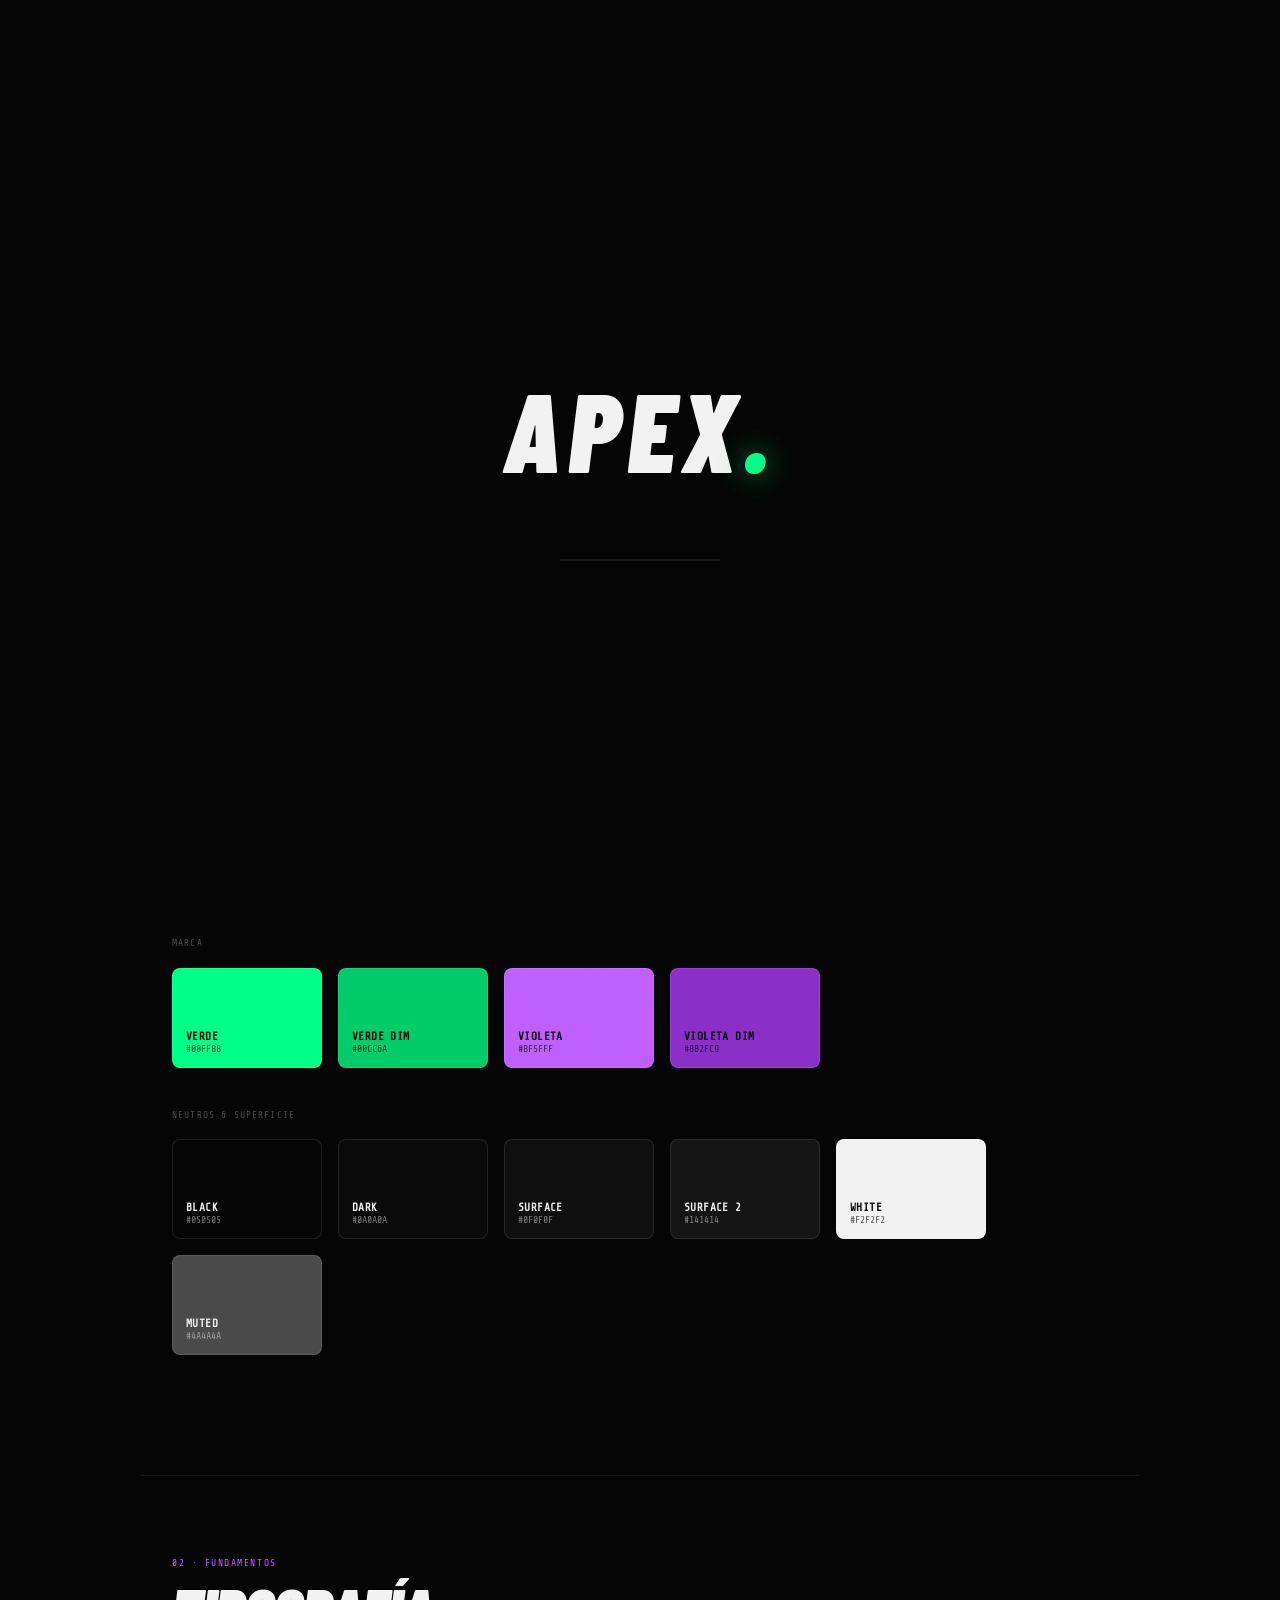
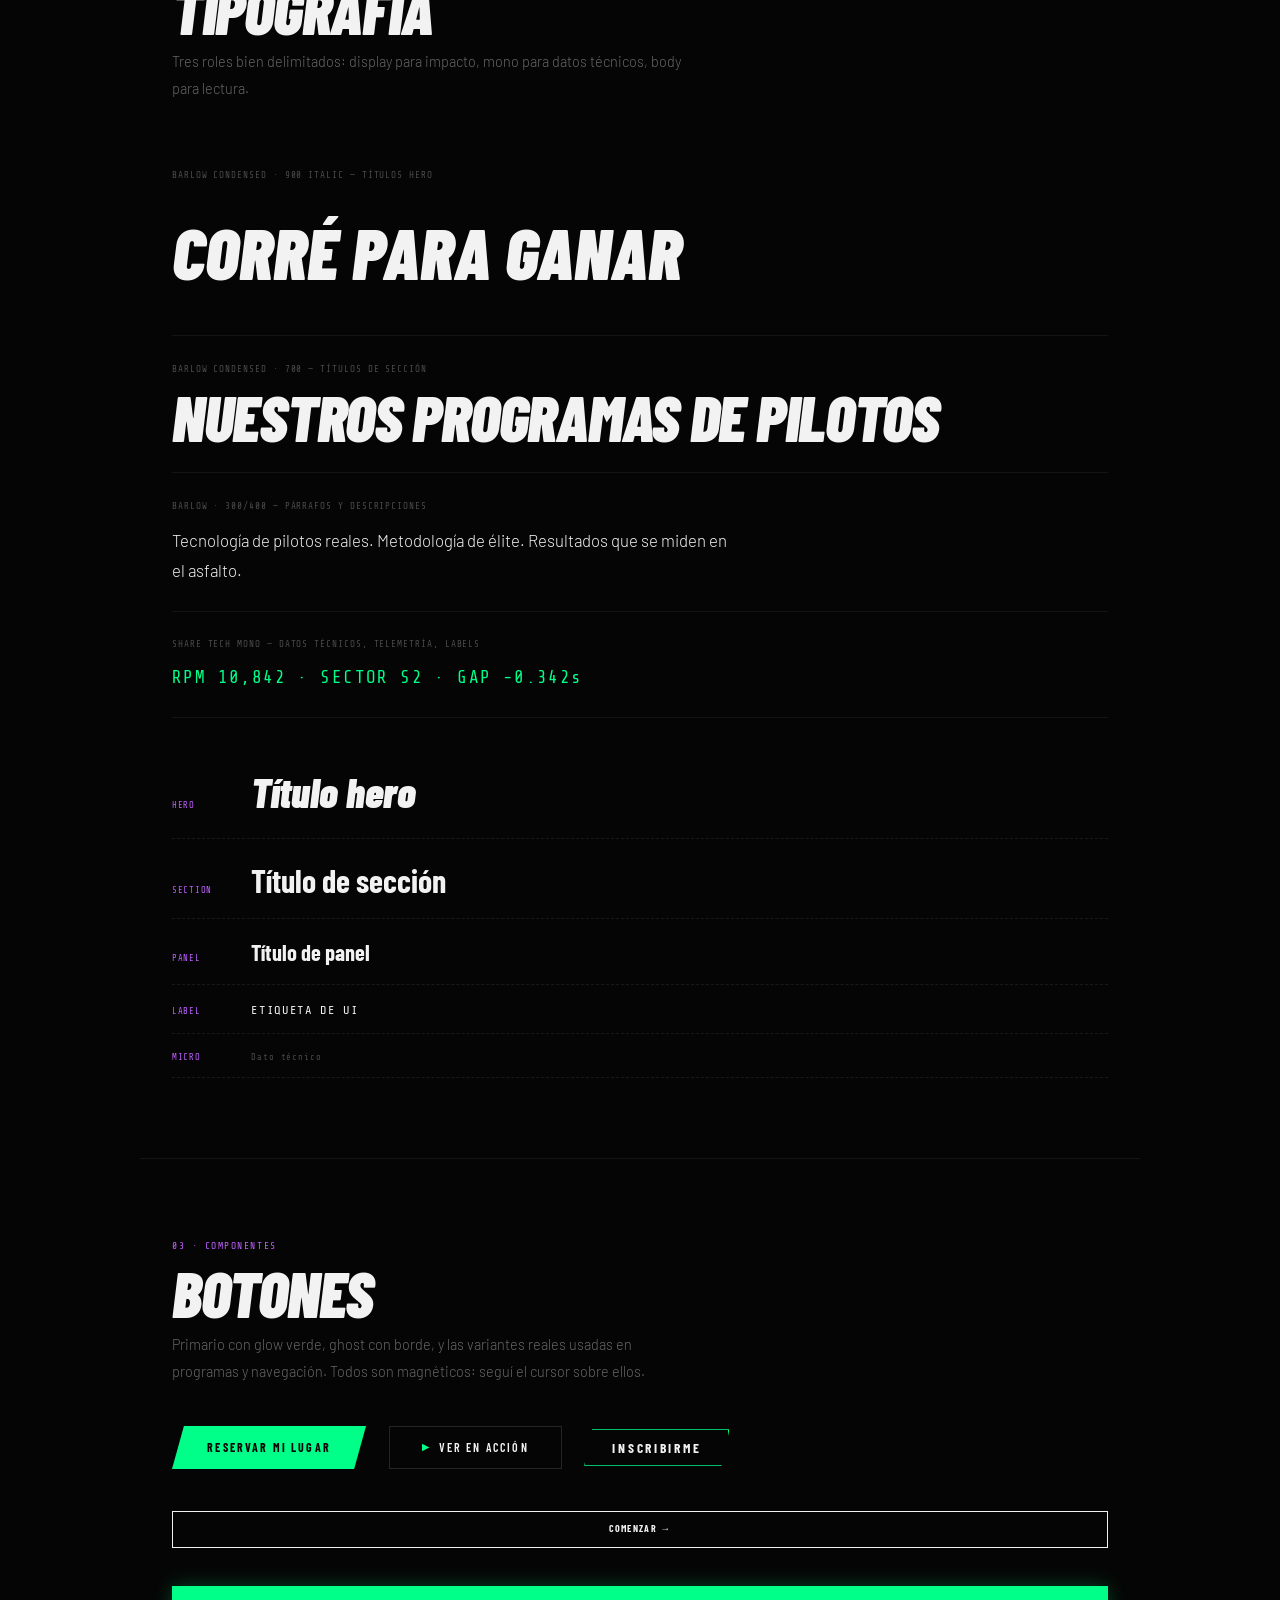
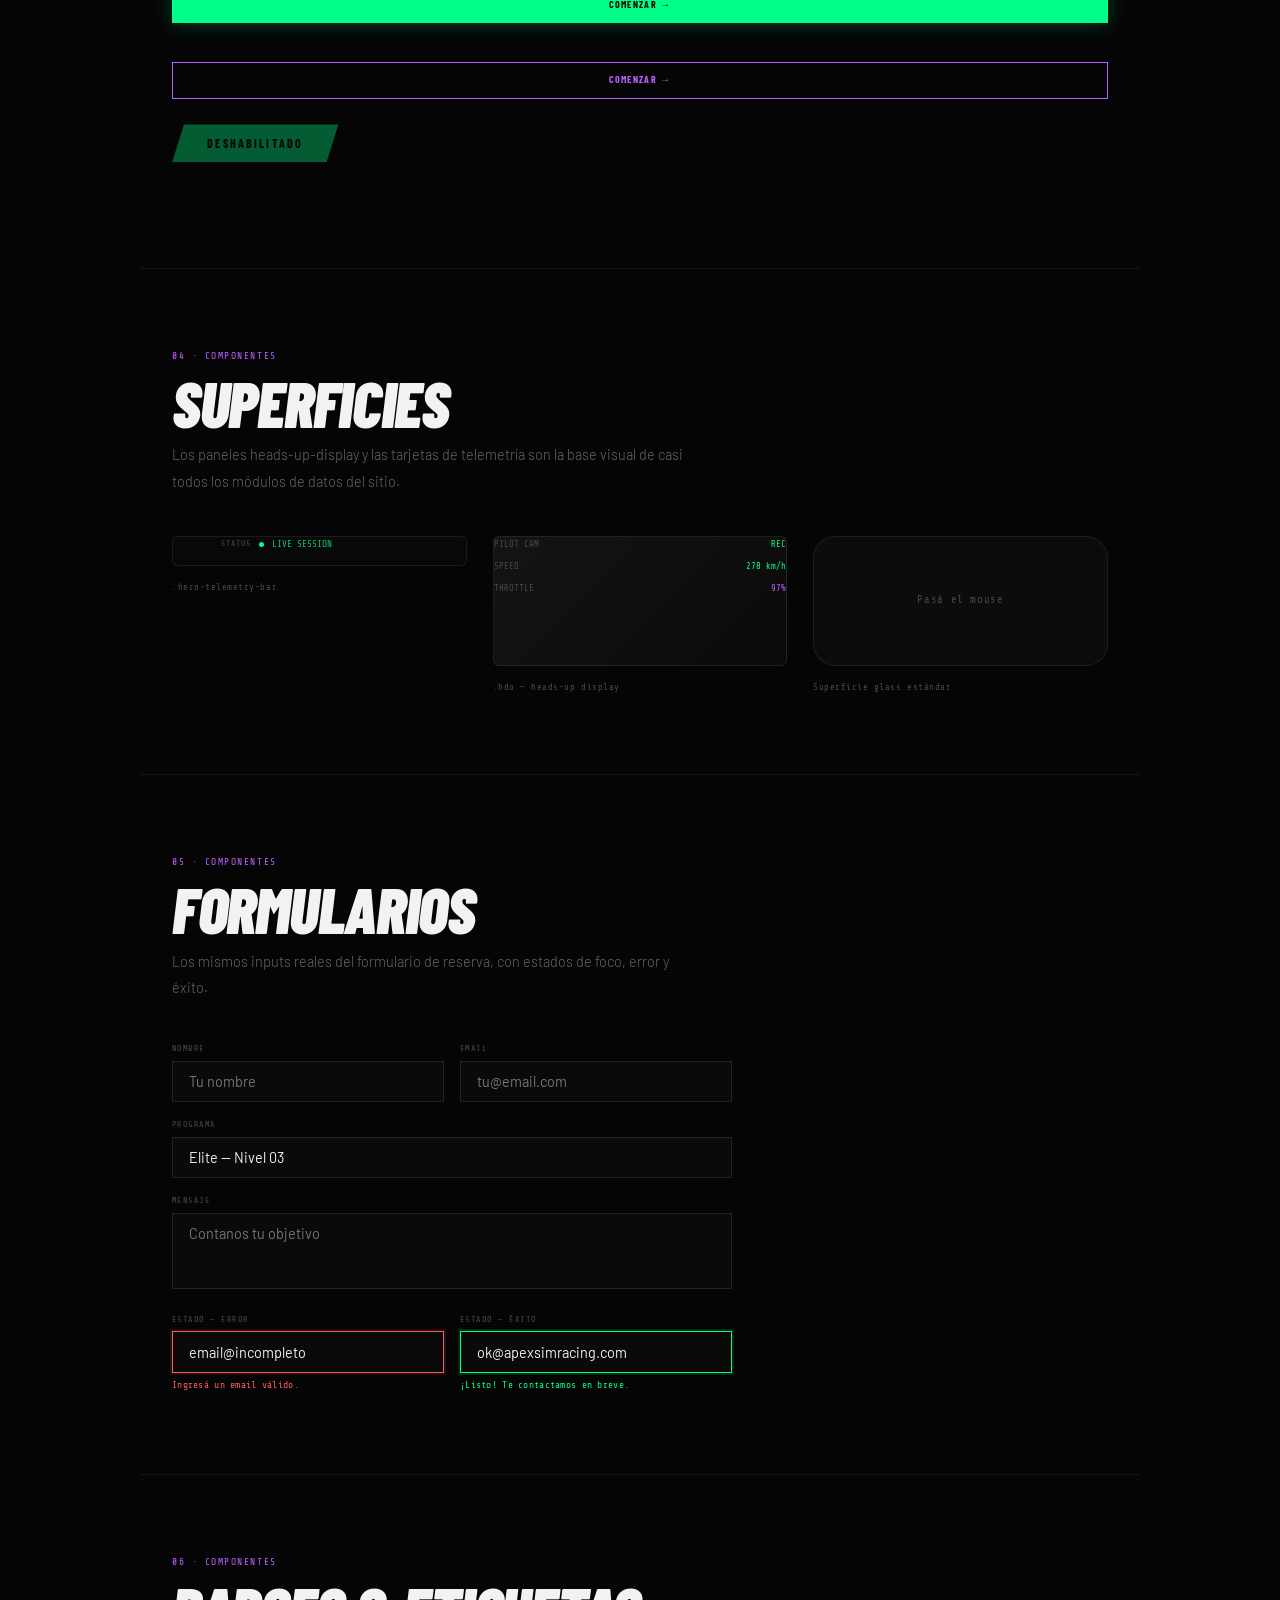
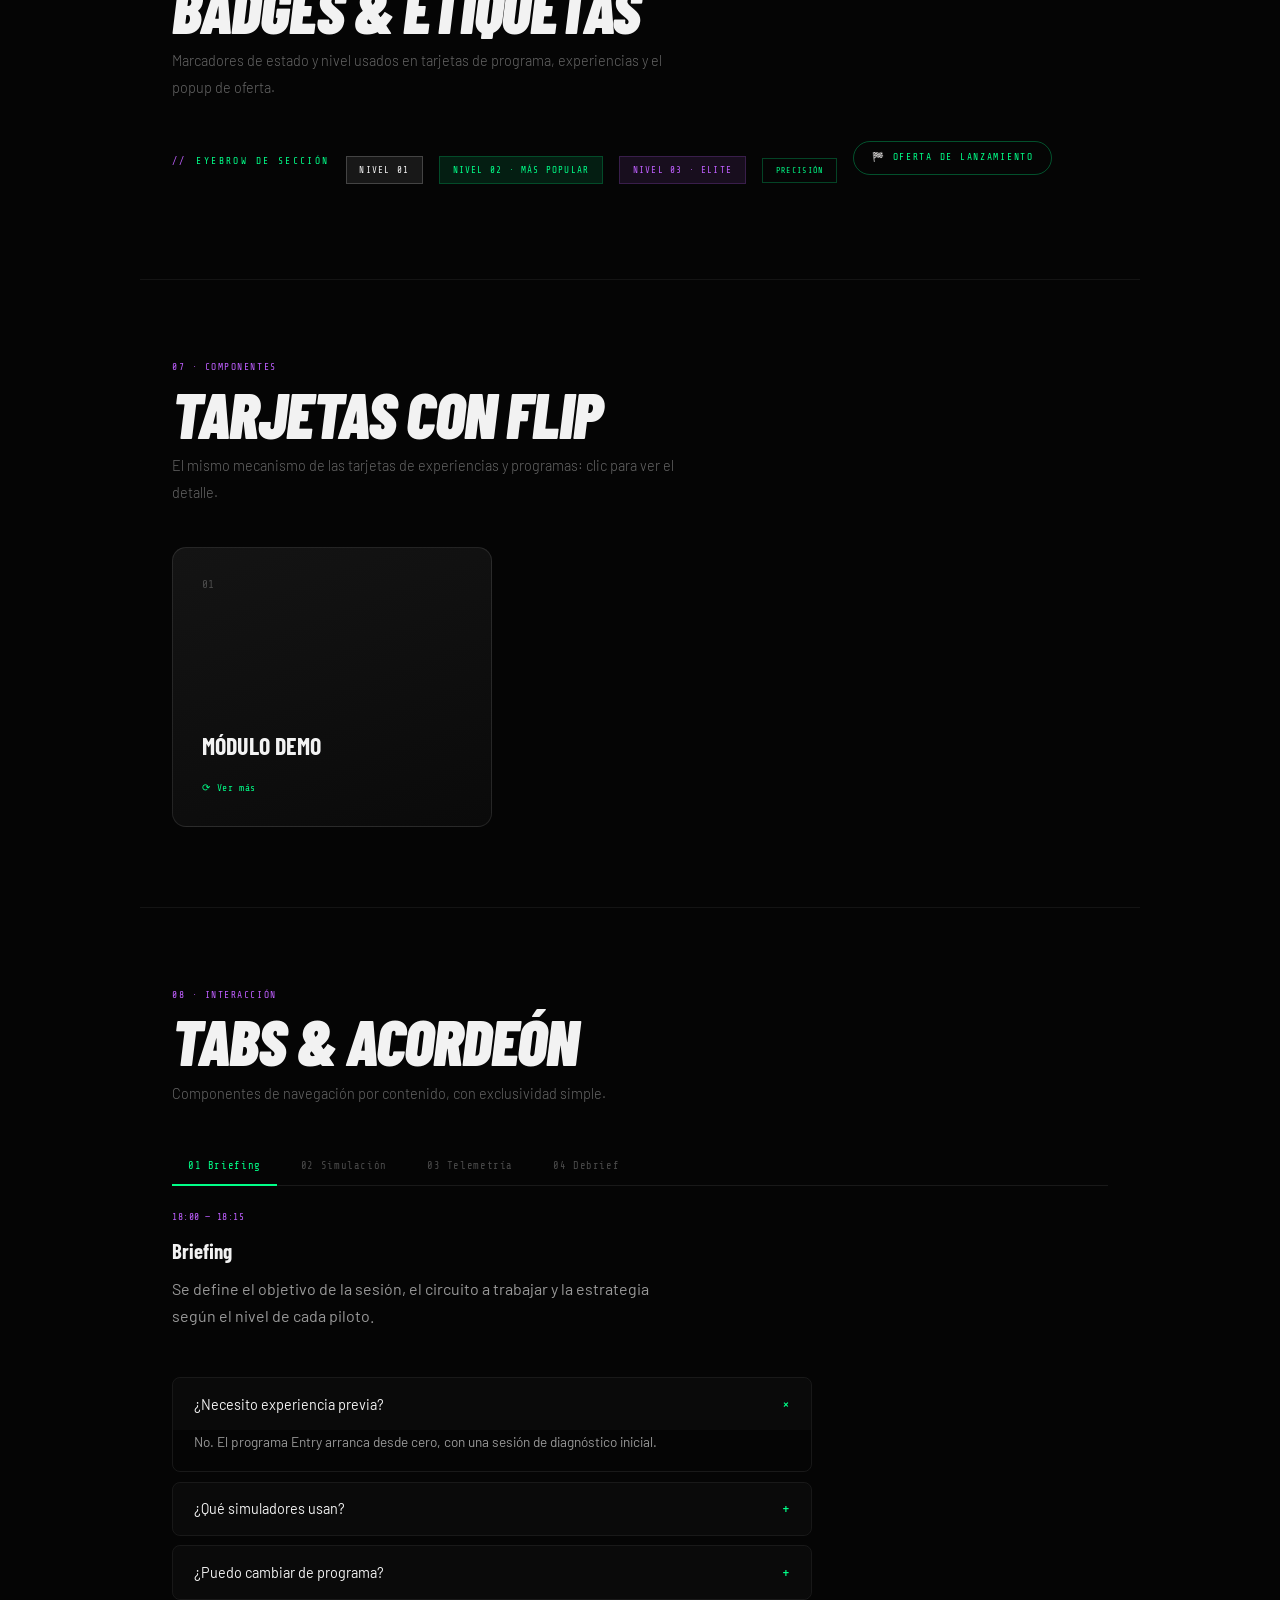
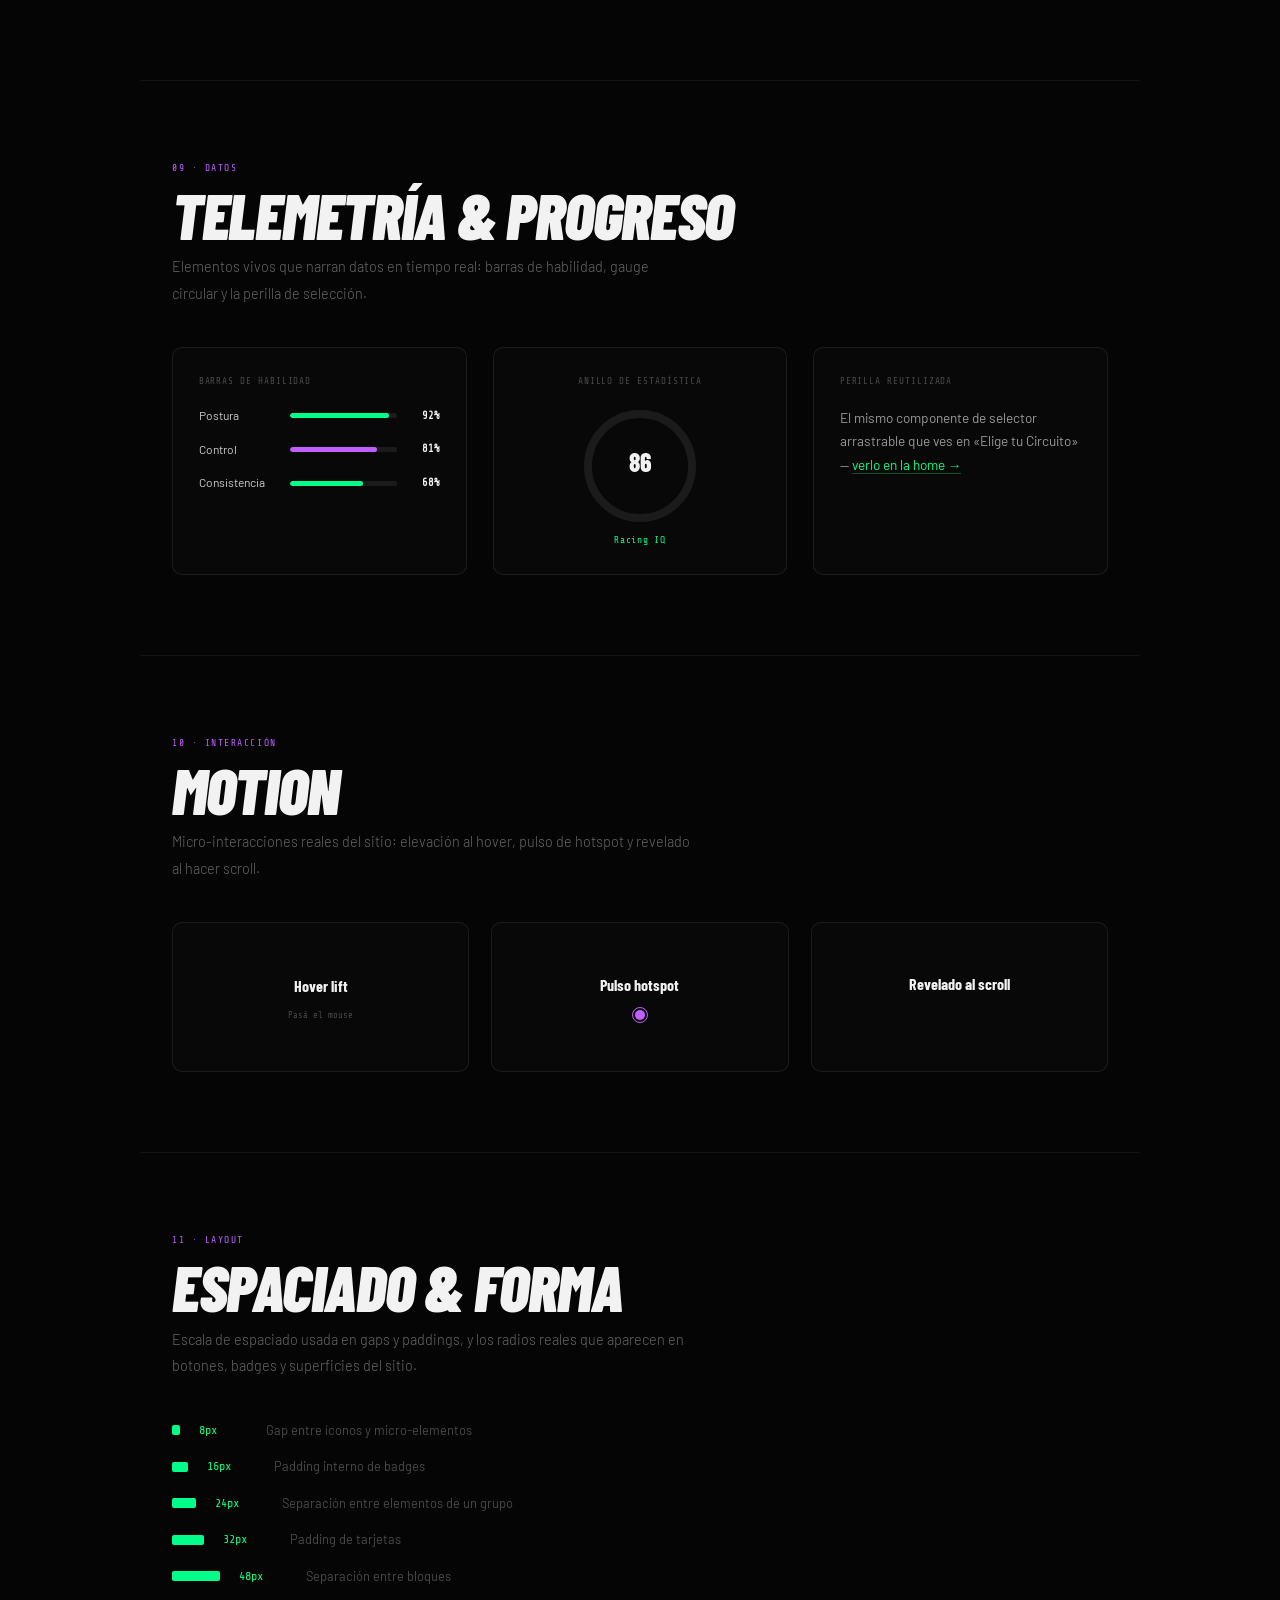
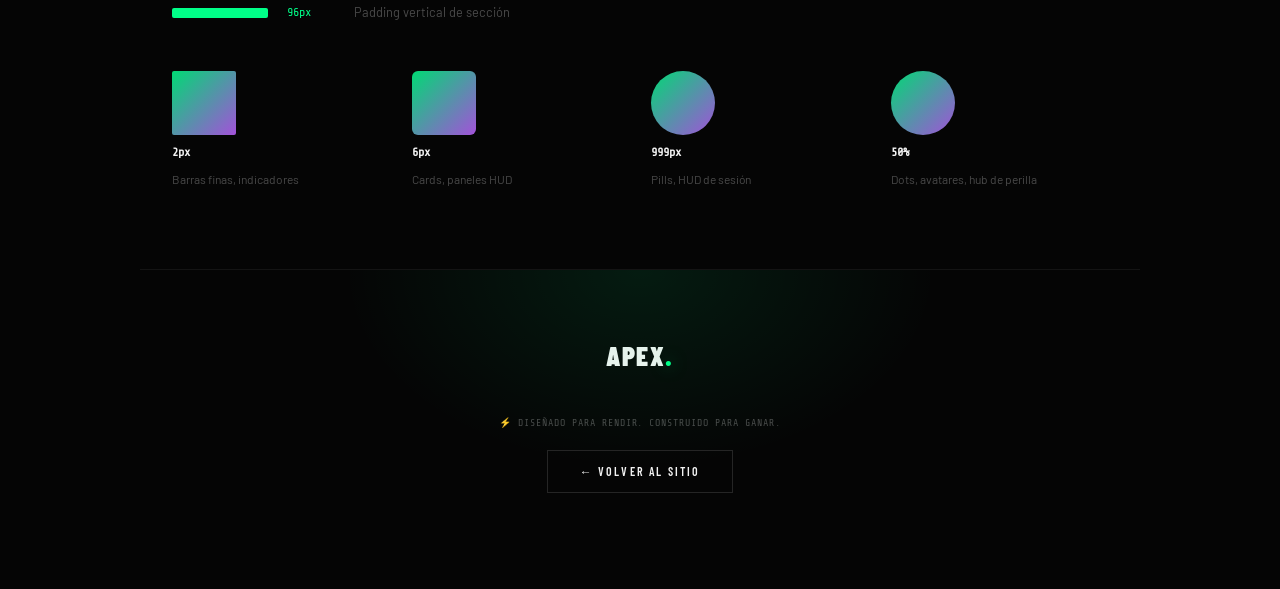
==== biblioteca.html @ b2d66593 "Update biblioteca.html" ====
<!DOCTYPE html>
<html lang="es">
<head>
<meta charset="UTF-8">
<meta name="viewport" content="width=device-width, initial-scale=1.0">
<title>Biblioteca de Diseño — APEX Sim Racing</title>
<link rel="preconnect" href="https://fonts.googleapis.com">
<link rel="preconnect" href="https://fonts.gstatic.com" crossorigin>
<link href="https://fonts.googleapis.com/css2?family=Barlow+Condensed:ital,wght@0,300;0,400;0,600;0,700;0,800;0,900;1,700;1,900&family=Barlow:wght@300;400;500&family=Share+Tech+Mono&display=swap" rel="stylesheet">
<link rel="stylesheet" href="style.css">
<link rel="stylesheet" href="biblioteca.css">
</head>
<body class="no-scroll bib-page">

<!-- LOADER -->
<div id="loader">
  <div class="loader-logo">APEX<span class="loader-dot">.</span></div>
  <div class="loader-bar-wrap" aria-hidden="true"><div class="loader-bar"></div></div>
</div>

<!-- CURSOR -->
<div id="cursor" aria-hidden="true"></div>
<div id="cursor-ring" aria-hidden="true"></div>

<!-- SCANLINES -->
<div class="scanlines" aria-hidden="true"></div>
<div class="grain" aria-hidden="true"></div>

<!-- NAV -->
<nav>
  <div class="nav-logo">APEX<span class="dot">.</span></div>
  <ul class="nav-links" id="bib-nav-links">
    <li><a href="#paleta">01 Paleta</a></li>
    <li><a href="#tipografia">02 Tipografía</a></li>
    <li><a href="#botones">03 Botones</a></li>
    <li><a href="#superficies">04 Superficies</a></li>
    <li><a href="#formularios">05 Formularios</a></li>
    <li><a href="#badges">06 Badges</a></li>
    <li><a href="#tarjetas">07 Tarjetas</a></li>
    <li><a href="#interaccion">08 Tabs &amp; Acordeón</a></li>
    <li><a href="#telemetria">09 Telemetría</a></li>
    <li><a href="#motion">10 Motion</a></li>
    <li><a href="#espaciado">11 Espaciado &amp; Forma</a></li>
  </ul>
  <button class="nav-toggle" id="bib-nav-toggle" aria-label="Abrir menú" aria-expanded="false">
    <span></span><span></span><span></span>
  </button>
  <a href="index.html" class="nav-cta">← Volver al sitio</a>
</nav>

<!-- HERO -->
<header class="bib-hero">
  <div class="bib-hero-tag">Sistema de diseño</div>
  <h1 class="bib-hero-title">
    <span class="hl-white">Biblioteca de</span><br>
    <span class="hl-green">Componentes</span>
  </h1>
  <p class="bib-hero-sub">
    Cada color, tipografía, botón e interacción reales de APEX, documentados en un solo lugar para construir con consistencia de punta a punta.
  </p>
  <div class="bib-hero-stats">
    <div class="bib-hero-stat"><span class="bib-hero-stat-num">11</span><span class="bib-hero-stat-lbl">Secciones</span></div>
    <div class="bib-hero-stat"><span class="bib-hero-stat-num">3</span><span class="bib-hero-stat-lbl">Familias tipográficas</span></div>
    <div class="bib-hero-stat"><span class="bib-hero-stat-num">2</span><span class="bib-hero-stat-lbl">Colores de marca</span></div>
  </div>
</header>

<!-- ═══════ 01 PALETA ═══════ -->
<section class="bib-section" id="paleta">
  <div class="bib-section-head">
    <div class="bib-num">01 · Fundamentos</div>
    <h2 class="sec-title">Paleta de color</h2>
    <p class="sec-sub">Negro casi puro como base, verde neón para acento primario y violeta neón para acento secundario. Clic en cualquier swatch para copiar su hexadecimal.</p>
  </div>

  <div class="bib-swatch-group">
    <div class="bib-swatch-group-title">Marca</div>
    <div class="bib-swatches">
      <button class="bib-swatch" data-hex="#00ff88" style="background:#00ff88">
        <span class="bib-swatch-name">Verde</span><span class="bib-swatch-hex">#00FF88</span>
      </button>
      <button class="bib-swatch" data-hex="#00cc6a" style="background:#00cc6a">
        <span class="bib-swatch-name">Verde dim</span><span class="bib-swatch-hex">#00CC6A</span>
      </button>
      <button class="bib-swatch" data-hex="#bf5fff" style="background:#bf5fff">
        <span class="bib-swatch-name">Violeta</span><span class="bib-swatch-hex">#BF5FFF</span>
      </button>
      <button class="bib-swatch" data-hex="#8b2fc9" style="background:#8b2fc9">
        <span class="bib-swatch-name">Violeta dim</span><span class="bib-swatch-hex">#8B2FC9</span>
      </button>
    </div>
  </div>

  <div class="bib-swatch-group">
    <div class="bib-swatch-group-title">Neutros &amp; superficie</div>
    <div class="bib-swatches">
      <button class="bib-swatch bib-swatch-dark" data-hex="#050505" style="background:#050505">
        <span class="bib-swatch-name">Black</span><span class="bib-swatch-hex">#050505</span>
      </button>
      <button class="bib-swatch bib-swatch-dark" data-hex="#0a0a0a" style="background:#0a0a0a">
        <span class="bib-swatch-name">Dark</span><span class="bib-swatch-hex">#0A0A0A</span>
      </button>
      <button class="bib-swatch bib-swatch-dark" data-hex="#0f0f0f" style="background:#0f0f0f">
        <span class="bib-swatch-name">Surface</span><span class="bib-swatch-hex">#0F0F0F</span>
      </button>
      <button class="bib-swatch bib-swatch-dark" data-hex="#141414" style="background:#141414">
        <span class="bib-swatch-name">Surface 2</span><span class="bib-swatch-hex">#141414</span>
      </button>
      <button class="bib-swatch" data-hex="#f2f2f2" style="background:#f2f2f2">
        <span class="bib-swatch-name">White</span><span class="bib-swatch-hex">#F2F2F2</span>
      </button>
      <button class="bib-swatch bib-swatch-dark" data-hex="#4a4a4a" style="background:#4a4a4a">
        <span class="bib-swatch-name">Muted</span><span class="bib-swatch-hex">#4A4A4A</span>
      </button>
    </div>
  </div>
</section>

<!-- ═══════ 02 TIPOGRAFÍA ═══════ -->
<section class="bib-section" id="tipografia">
  <div class="bib-section-head">
    <div class="bib-num">02 · Fundamentos</div>
    <h2 class="sec-title">Tipografía</h2>
    <p class="sec-sub">Tres roles bien delimitados: display para impacto, mono para datos técnicos, body para lectura.</p>
  </div>

  <div class="bib-type-specimen">
    <div class="bib-type-meta">Barlow Condensed · 900 italic — títulos hero</div>
    <div class="bib-type-sample" style="font-family:var(--ff-display);font-weight:900;font-style:italic;font-size:clamp(2.2rem,6vw,4.5rem);text-transform:uppercase;">Corré para ganar</div>
  </div>

  <div class="bib-type-specimen">
    <div class="bib-type-meta">Barlow Condensed · 700 — títulos de sección</div>
    <div class="bib-type-sample sec-title" style="margin:0">Nuestros programas de pilotos</div>
  </div>

  <div class="bib-type-specimen">
    <div class="bib-type-meta">Barlow · 300/400 — párrafos y descripciones</div>
    <div class="bib-type-sample" style="font-family:var(--ff-body);font-weight:300;font-size:1.05rem;color:var(--white);max-width:560px;line-height:1.8">
      Tecnología de pilotos reales. Metodología de élite. Resultados que se miden en el asfalto.
    </div>
  </div>

  <div class="bib-type-specimen">
    <div class="bib-type-meta">Share Tech Mono — datos técnicos, telemetría, labels</div>
    <div class="bib-type-sample" style="font-family:var(--ff-mono);font-size:1.1rem;color:var(--green);letter-spacing:.08em">
      RPM 10,842 · SECTOR S2 · GAP -0.342s
    </div>
  </div>

  <div class="bib-scale">
    <div class="bib-scale-row"><span class="bib-scale-label">Hero</span><span class="bib-scale-sample" style="font-family:var(--ff-display);font-weight:900;font-style:italic;font-size:2.6rem">Título hero</span></div>
    <div class="bib-scale-row"><span class="bib-scale-label">Section</span><span class="bib-scale-sample" style="font-family:var(--ff-display);font-weight:700;font-size:2rem">Título de sección</span></div>
    <div class="bib-scale-row"><span class="bib-scale-label">Panel</span><span class="bib-scale-sample" style="font-family:var(--ff-display);font-weight:700;font-size:1.4rem">Título de panel</span></div>
    <div class="bib-scale-row"><span class="bib-scale-label">Label</span><span class="bib-scale-sample" style="font-family:var(--ff-mono);font-size:.75rem;letter-spacing:.14em;text-transform:uppercase">Etiqueta de UI</span></div>
    <div class="bib-scale-row"><span class="bib-scale-label">Micro</span><span class="bib-scale-sample" style="font-family:var(--ff-mono);font-size:.55rem;letter-spacing:.1em;color:var(--muted)">Dato técnico</span></div>
  </div>
</section>

<!-- ═══════ 03 BOTONES ═══════ -->
<section class="bib-section" id="botones">
  <div class="bib-section-head">
    <div class="bib-num">03 · Componentes</div>
    <h2 class="sec-title">Botones</h2>
    <p class="sec-sub">Primario con glow verde, ghost con borde, y las variantes reales usadas en programas y navegación. Todos son magnéticos: seguí el cursor sobre ellos.</p>
  </div>

  <div class="bib-demo-row">
    <a href="#" class="btn-primary" onclick="return false">Reservar Mi Lugar</a>
    <a href="#" class="btn-ghost" onclick="return false"><span class="play">▶</span> Ver en Acción</a>
    <button class="nav-cta" onclick="return false">Inscribirme</button>
  </div>

  <div class="bib-demo-row">
    <a href="#" class="prog-cta cta-entry prog-cta-lights" onclick="return false">Comenzar →</a>
    <a href="#" class="prog-cta cta-featured prog-cta-lights" onclick="return false">Comenzar →</a>
    <a href="#" class="prog-cta cta-elite prog-cta-lights" onclick="return false">Comenzar →</a>
  </div>

  <div class="bib-demo-row">
    <button class="btn-primary" disabled style="opacity:.35;cursor:not-allowed">Deshabilitado</button>
  </div>
</section>

<!-- ═══════ 04 SUPERFICIES ═══════ -->
<section class="bib-section" id="superficies">
  <div class="bib-section-head">
    <div class="bib-num">04 · Componentes</div>
    <h2 class="sec-title">Superficies</h2>
    <p class="sec-sub">Los paneles heads-up-display y las tarjetas de telemetría son la base visual de casi todos los módulos de datos del sitio.</p>
  </div>

  <div class="bib-surface-grid">
    <div class="bib-surface-card">
      <div class="hero-telemetry-bar" style="position:static;transform:none;display:flex;flex-wrap:wrap;background:rgba(10,10,10,.6);border:1px solid rgba(255,255,255,.08);border-radius:6px">
        <div class="tel-item"><span class="lbl">Status</span><span class="tel-dot"></span>LIVE SESSION</div>
        <div class="tel-item"><span class="lbl">RPM</span>10,842</div>
        <div class="tel-item"><span class="lbl">Sector</span>S2 · OPTIMAL</div>
      </div>
      <div class="bib-surface-label">.hero-telemetry-bar</div>
    </div>

    <div class="bib-surface-card">
      <div class="bib-hdo-demo">
        <div class="hdo" style="position:static">
          <div class="hdo-row"><span>PILOT CAM</span><span class="hdo-val">REC</span></div>
          <div class="hdo-row"><span>SPEED</span><span class="hdo-val" id="bib-hdo-speed">278 km/h</span></div>
          <div class="hdo-row"><span>THROTTLE</span><span class="hdo-val violet">97%</span></div>
        </div>
      </div>
      <div class="bib-surface-label">.hdo — heads-up display</div>
    </div>

    <div class="bib-surface-card">
      <div class="bib-glass-demo">
        <span class="bib-glass-demo-text">Pasá el mouse</span>
      </div>
      <div class="bib-surface-label">Superficie glass estándar</div>
    </div>
  </div>
</section>

<!-- ═══════ 05 FORMULARIOS ═══════ -->
<section class="bib-section" id="formularios">
  <div class="bib-section-head">
    <div class="bib-num">05 · Componentes</div>
    <h2 class="sec-title">Formularios</h2>
    <p class="sec-sub">Los mismos inputs reales del formulario de reserva, con estados de foco, error y éxito.</p>
  </div>

  <div class="bib-form-demo">
    <div class="res-form-row">
      <div class="res-field">
        <label for="bib-nombre">Nombre</label>
        <input type="text" id="bib-nombre" placeholder="Tu nombre">
      </div>
      <div class="res-field">
        <label for="bib-email">Email</label>
        <input type="email" id="bib-email" placeholder="tu@email.com">
      </div>
    </div>
    <div class="res-field">
      <label for="bib-programa">Programa</label>
      <select id="bib-programa">
        <option>Elite — Nivel 03</option>
        <option>Pro — Nivel 02</option>
        <option>Entry — Nivel 01</option>
      </select>
    </div>
    <div class="res-field">
      <label for="bib-msg">Mensaje</label>
      <textarea id="bib-msg" rows="3" placeholder="Contanos tu objetivo"></textarea>
    </div>

    <div class="bib-form-states">
      <div class="res-field">
        <label>Estado — error</label>
        <input type="text" value="email@incompleto" class="bib-input-error">
        <span class="bib-field-msg bib-field-msg-error">Ingresá un email válido.</span>
      </div>
      <div class="res-field">
        <label>Estado — éxito</label>
        <input type="text" value="ok@apexsimracing.com" class="bib-input-success">
        <span class="bib-field-msg bib-field-msg-success">¡Listo! Te contactamos en breve.</span>
      </div>
    </div>
  </div>
</section>

<!-- ═══════ 06 BADGES ═══════ -->
<section class="bib-section" id="badges">
  <div class="bib-section-head">
    <div class="bib-num">06 · Componentes</div>
    <h2 class="sec-title">Badges &amp; etiquetas</h2>
    <p class="sec-sub">Marcadores de estado y nivel usados en tarjetas de programa, experiencias y el popup de oferta.</p>
  </div>

  <div class="bib-badge-row">
    <span class="eyebrow">Eyebrow de sección</span>
    <span class="prog-badge b-entry">NIVEL 01</span>
    <span class="prog-badge b-featured">NIVEL 02 · MÁS POPULAR</span>
    <span class="prog-badge b-elite">NIVEL 03 · ELITE</span>
    <span class="exp-back-tag">Precisión</span>
    <span class="offer-badge" style="position:static">🏁 Oferta de Lanzamiento</span>
  </div>
</section>

<!-- ═══════ 07 TARJETAS ═══════ -->
<section class="bib-section" id="tarjetas">
  <div class="bib-section-head">
    <div class="bib-num">07 · Componentes</div>
    <h2 class="sec-title">Tarjetas con flip</h2>
    <p class="sec-sub">El mismo mecanismo de las tarjetas de experiencias y programas: clic para ver el detalle.</p>
  </div>

  <div class="bib-flip-demo" id="bib-flip-demo" role="button" tabindex="0" aria-label="Ver detalle de la tarjeta">
    <div class="bib-flip-inner">
      <div class="bib-flip-front">
        <div class="bib-flip-num">01</div>
        <div class="bib-flip-name">Módulo Demo</div>
        <div class="bib-flip-hint"><span>⟳</span> Ver más</div>
      </div>
      <div class="bib-flip-back">
        <div class="bib-flip-eyebrow">// Componente</div>
        <div class="bib-flip-name">Módulo Demo</div>
        <div class="bib-flip-desc">Este es el mismo patrón de flip 3D que usan las tarjetas de Experiencias y Programas en la home.</div>
        <div class="bib-flip-footer"><span>Reutilizable</span><span>⟲ Volver</span></div>
      </div>
    </div>
  </div>
</section>

<!-- ═══════ 08 TABS & ACORDEÓN ═══════ -->
<section class="bib-section" id="interaccion">
  <div class="bib-section-head">
    <div class="bib-num">08 · Interacción</div>
    <h2 class="sec-title">Tabs &amp; acordeón</h2>
    <p class="sec-sub">Componentes de navegación por contenido, con exclusividad simple.</p>
  </div>

  <div class="bib-tabs" id="bib-tabs">
    <div class="bib-tabs-nav">
      <button class="bib-tab-btn bib-tab-active" data-tab="0">01 Briefing</button>
      <button class="bib-tab-btn" data-tab="1">02 Simulación</button>
      <button class="bib-tab-btn" data-tab="2">03 Telemetría</button>
      <button class="bib-tab-btn" data-tab="3">04 Debrief</button>
    </div>
    <div class="bib-tab-panel bib-tab-panel-active" data-panel="0">
      <div class="bib-tab-time">18:00 — 18:15</div>
      <div class="bib-tab-title">Briefing</div>
      <p>Se define el objetivo de la sesión, el circuito a trabajar y la estrategia según el nivel de cada piloto.</p>
    </div>
    <div class="bib-tab-panel" data-panel="1">
      <div class="bib-tab-time">18:15 — 19:00</div>
      <div class="bib-tab-title">Simulación</div>
      <p>Vueltas cronometradas en el simulador, con foco en la trazada y el frenado progresivo.</p>
    </div>
    <div class="bib-tab-panel" data-panel="2">
      <div class="bib-tab-time">19:00 — 19:20</div>
      <div class="bib-tab-title">Telemetría</div>
      <p>Análisis comparativo de vueltas: velocidad, freno y acelerador, sector por sector.</p>
    </div>
    <div class="bib-tab-panel" data-panel="3">
      <div class="bib-tab-time">19:20 — 19:30</div>
      <div class="bib-tab-title">Debrief</div>
      <p>Cierre con el coach: qué mejoró, qué falta y el objetivo para la próxima sesión.</p>
    </div>
  </div>

  <div class="bib-accordion" id="bib-accordion">
    <div class="bib-acc-item bib-acc-open">
      <button class="bib-acc-trigger">¿Necesito experiencia previa?<span class="bib-acc-icon">+</span></button>
      <div class="bib-acc-panel"><p>No. El programa Entry arranca desde cero, con una sesión de diagnóstico inicial.</p></div>
    </div>
    <div class="bib-acc-item">
      <button class="bib-acc-trigger">¿Qué simuladores usan?<span class="bib-acc-icon">+</span></button>
      <div class="bib-acc-panel"><p>Simuladores profesionales con volante direct drive, pedales de carga celda y movimiento de 6 ejes.</p></div>
    </div>
    <div class="bib-acc-item">
      <button class="bib-acc-trigger">¿Puedo cambiar de programa?<span class="bib-acc-icon">+</span></button>
      <div class="bib-acc-panel"><p>Sí, podés subir de nivel en cualquier momento evaluando tu progreso junto al coach.</p></div>
    </div>
  </div>
</section>

<!-- ═══════ 09 TELEMETRÍA ═══════ -->
<section class="bib-section" id="telemetria">
  <div class="bib-section-head">
    <div class="bib-num">09 · Datos</div>
    <h2 class="sec-title">Telemetría &amp; progreso</h2>
    <p class="sec-sub">Elementos vivos que narran datos en tiempo real: barras de habilidad, gauge circular y la perilla de selección.</p>
  </div>

  <div class="bib-tele-grid">
    <div class="bib-tele-card">
      <div class="bib-tele-card-title">Barras de habilidad</div>
      <div class="bib-skill"><span>Postura</span><div class="bib-skill-track"><div class="bib-skill-fill" style="width:92%"></div></div><b>92%</b></div>
      <div class="bib-skill"><span>Control</span><div class="bib-skill-track"><div class="bib-skill-fill" style="width:81%;background:var(--violet)"></div></div><b>81%</b></div>
      <div class="bib-skill"><span>Consistencia</span><div class="bib-skill-track"><div class="bib-skill-fill" style="width:68%"></div></div><b>68%</b></div>
    </div>

    <div class="bib-tele-card bib-tele-card-center">
      <div class="bib-tele-card-title">Anillo de estadística</div>
      <svg viewBox="0 0 120 120" class="bib-ring-svg">
        <circle cx="60" cy="60" r="52" class="bib-ring-track"/>
        <circle cx="60" cy="60" r="52" class="bib-ring-fill"/>
        <text x="60" y="66" text-anchor="middle" class="bib-ring-num">86</text>
      </svg>
      <div class="bib-tele-card-sub">Racing IQ</div>
    </div>

    <div class="bib-tele-card">
      <div class="bib-tele-card-title">Perilla reutilizada</div>
      <p class="bib-tele-note">El mismo componente de selector arrastrable que ves en «Elige tu Circuito» — <a href="index.html#experiencias">verlo en la home →</a></p>
    </div>
  </div>
</section>

<!-- ═══════ 10 MOTION ═══════ -->
<section class="bib-section" id="motion">
  <div class="bib-section-head">
    <div class="bib-num">10 · Interacción</div>
    <h2 class="sec-title">Motion</h2>
    <p class="sec-sub">Micro-interacciones reales del sitio: elevación al hover, pulso de hotspot y revelado al hacer scroll.</p>
  </div>

  <div class="bib-motion-grid">
    <div class="bib-motion-card bib-hover-lift">
      <div class="bib-motion-title">Hover lift</div>
      <div class="bib-motion-sub">Pasá el mouse</div>
    </div>
    <div class="bib-motion-card">
      <div class="bib-motion-title">Pulso hotspot</div>
      <span class="bib-hotspot"><span class="bib-hotspot-dot"></span></span>
    </div>
    <div class="bib-motion-card bib-reveal-demo-wrap">
      <div class="bib-motion-title">Revelado al scroll</div>
      <div class="reveal bib-reveal-demo">Scrolleá hasta acá</div>
    </div>
  </div>
</section>

<!-- ═══════ 11 ESPACIADO & FORMA ═══════ -->
<section class="bib-section" id="espaciado">
  <div class="bib-section-head">
    <div class="bib-num">11 · Layout</div>
    <h2 class="sec-title">Espaciado &amp; forma</h2>
    <p class="sec-sub">Escala de espaciado usada en gaps y paddings, y los radios reales que aparecen en botones, badges y superficies del sitio.</p>
  </div>

  <div class="bib-space-scale">
    <div class="bib-space-row"><div class="bib-space-bar" style="width:8px"></div><span>8px</span><small>Gap entre íconos y micro-elementos</small></div>
    <div class="bib-space-row"><div class="bib-space-bar" style="width:16px"></div><span>16px</span><small>Padding interno de badges</small></div>
    <div class="bib-space-row"><div class="bib-space-bar" style="width:24px"></div><span>24px</span><small>Separación entre elementos de un grupo</small></div>
    <div class="bib-space-row"><div class="bib-space-bar" style="width:32px"></div><span>32px</span><small>Padding de tarjetas</small></div>
    <div class="bib-space-row"><div class="bib-space-bar" style="width:48px"></div><span>48px</span><small>Separación entre bloques</small></div>
    <div class="bib-space-row"><div class="bib-space-bar" style="width:96px"></div><span>96px</span><small>Padding vertical de sección</small></div>
  </div>

  <div class="bib-shape-scale">
    <div class="bib-shape-item"><div class="bib-shape-box" style="border-radius:2px"></div><b>2px</b><span>Barras finas, indicadores</span></div>
    <div class="bib-shape-item"><div class="bib-shape-box" style="border-radius:6px"></div><b>6px</b><span>Cards, paneles HUD</span></div>
    <div class="bib-shape-item"><div class="bib-shape-box" style="border-radius:999px"></div><b>999px</b><span>Pills, HUD de sesión</span></div>
    <div class="bib-shape-item"><div class="bib-shape-box" style="border-radius:50%"></div><b>50%</b><span>Dots, avatares, hub de perilla</span></div>
  </div>
</section>

<!-- FOOTER -->
<footer class="bib-footer">
  <div class="footer-logo">APEX<span class="dot">.</span></div>
  <p class="footer-copy">⚡ Diseñado para rendir. Construido para ganar.</p>
  <a href="index.html" class="btn-ghost">← Volver al sitio</a>
</footer>

<script src="biblioteca.js"></script>
</body>
</html>
---- style.css ----
/* ═══════════════════════════════════════════
   APEX SIM RACING — style.css
   Paleta: Negro · Verde Neón · Violeta Neón
═══════════════════════════════════════════ */

*,*::before,*::after{box-sizing:border-box;margin:0;padding:0}

:root{
  --black:    #050505;
  --dark:     #0a0a0a;
  --surface:  #0f0f0f;
  --surface2: #141414;
  --green:    #00ff88;
  --green-dim:#00cc6a;
  --green-glow:rgba(0,255,136,.18);
  --violet:   #bf5fff;
  --violet-dim:#8b2fc9;
  --violet-glow:rgba(191,95,255,.18);
  --white:    #f2f2f2;
  --muted:    #4a4a4a;
  --muted2:   #282828;
  --ff-display:'Barlow Condensed',sans-serif;
  --ff-body:  'Barlow',sans-serif;
  --ff-mono:  'Share Tech Mono',monospace;
}

/* ── BASE ── */
html{scroll-behavior:smooth;overflow-x:hidden}
body{
  background:var(--black);color:var(--white);
  font-family:var(--ff-body);font-size:16px;line-height:1.6;
  overflow-x:hidden;
}
body.no-scroll{overflow:hidden}

/* ── LOADER ── */
#loader{
  position:fixed;inset:0;z-index:99999;
  background:var(--black);
  display:flex;flex-direction:column;align-items:center;justify-content:center;gap:2.5rem;
  transition:opacity .7s ease, transform .7s ease;
}
#loader.loader-out{
  opacity:0;
  transform:translateY(-8px);
  pointer-events:none;
}
.loader-logo{
  font-family:var(--ff-display);font-weight:900;font-style:italic;
  font-size:clamp(3.5rem,10vw,7rem);
  letter-spacing:.06em;color:var(--white);
  display:flex;align-items:center;
  animation:loaderPulse 1.8s ease-in-out infinite;
}
.loader-dot{
  color:var(--green);
  text-shadow:0 0 30px rgba(0,255,136,.6);
}
@keyframes loaderPulse{
  0%,100%{opacity:1}
  50%{opacity:.5}
}
.loader-bar-wrap{
  width:160px;height:2px;
  background:rgba(255,255,255,.08);
  overflow:hidden;
}
.loader-bar{
  height:100%;width:0%;
  background:linear-gradient(90deg,var(--green),var(--violet));
  transition:width .15s ease;
  box-shadow:0 0 8px rgba(0,255,136,.4);
}
.loader-boot{
  font-family:var(--ff-mono);font-size:.62rem;letter-spacing:.14em;
  color:var(--muted);text-transform:uppercase;height:14px;
  display:flex;align-items:center;gap:.4rem;
}
.loader-boot-line{color:var(--green-dim);opacity:.85;transition:opacity .2s}
.loader-boot-dots::after{
  content:'';display:inline-block;width:1em;text-align:left;
  animation:bootDots 1.1s steps(4) infinite;
}
@keyframes bootDots{
  0%{content:''}
  25%{content:'.'}
  50%{content:'..'}
  75%{content:'...'}
}
.loader-pct{
  font-family:var(--ff-mono);font-size:.6rem;letter-spacing:.1em;
  color:var(--violet);
}

/* ── GRAIN / FILM TEXTURE ── */
.grain{
  position:fixed;inset:-100px;pointer-events:none;z-index:9996;
  opacity:.035;mix-blend-mode:overlay;
  background-image:url("data:image/svg+xml,%3Csvg xmlns='http://www.w3.org/2000/svg' width='120' height='120'%3E%3Cfilter id='n'%3E%3CfeTurbulence type='fractalNoise' baseFrequency='0.9' numOctaves='2' stitchTiles='stitch'/%3E%3C/filter%3E%3Crect width='100%25' height='100%25' filter='url(%23n)'/%3E%3C/svg%3E");
  animation:grainShift 8s steps(8) infinite;
}
@keyframes grainShift{
  0%{transform:translate(0,0)} 10%{transform:translate(-2%,-4%)}
  20%{transform:translate(3%,2%)} 30%{transform:translate(-4%,3%)}
  40%{transform:translate(2%,-3%)} 50%{transform:translate(-3%,-2%)}
  60%{transform:translate(4%,1%)} 70%{transform:translate(-1%,4%)}
  80%{transform:translate(2%,3%)} 90%{transform:translate(-3%,-1%)}
  100%{transform:translate(0,0)}
}
a{color:inherit;text-decoration:none}
button{cursor:pointer}
img{max-width:100%;height:auto;display:block}
::-webkit-scrollbar{width:2px}
::-webkit-scrollbar-track{background:var(--dark)}
::-webkit-scrollbar-thumb{background:var(--green)}

/* ── CURSOR ── */
#cursor{
  position:fixed;width:6px;height:6px;border-radius:50%;
  background:var(--green);z-index:9999;pointer-events:none;
  transform:translate(-50%,-50%);
  box-shadow:0 0 8px rgba(0,255,136,.8);
  transition:opacity .2s;
}

/* ── CURSOR RING ── */
#cursor-ring{
  position:fixed;width:32px;height:32px;border-radius:50%;
  border:1.5px solid rgba(0,255,136,.6);
  z-index:9998;pointer-events:none;
  transform:translate(-50%,-50%);
  transition:width .25s,height .25s,border-color .25s,opacity .2s;
  box-shadow:0 0 10px rgba(0,255,136,.2);
}
body:has(a:hover) #cursor-ring,
body:has(button:hover) #cursor-ring{
  width:50px;height:50px;
  border-color:rgba(191,95,255,.7);
  box-shadow:0 0 18px rgba(191,95,255,.3);
}

/* ── SCANLINES ── */
.scanlines{
  position:fixed;inset:0;pointer-events:none;z-index:9997;
  background:repeating-linear-gradient(
    0deg,rgba(0,0,0,.06) 0px,rgba(0,0,0,.06) 1px,
    transparent 1px,transparent 3px
  );
}

/* ── SCROLL PROGRESS ── */
#scroll-bar{
  position:fixed;top:80px;left:0;height:2px;width:0%;
  background:linear-gradient(90deg,var(--green),var(--violet));
  z-index:300;transition:width .05s linear;
  box-shadow:0 0 8px rgba(0,255,136,.4);
}

/* ══════════════════════════════
   NAV
══════════════════════════════ */
nav{
  position:fixed;top:0;left:0;right:0;z-index:200;
  display:flex;align-items:center;justify-content:space-between;
  padding:0 3rem;height:80px;
  background:rgba(5,5,5,.9);
  backdrop-filter:blur(16px);
  border-bottom:1px solid rgba(0,255,136,.08);
}
.nav-logo{
  font-family:var(--ff-display);font-weight:900;font-size:1.7rem;
  letter-spacing:.06em;color:var(--green);
  display:flex;align-items:center;gap:2px;
  text-shadow:0 0 20px rgba(0,255,136,.5);
}
.nav-logo .dot{color:var(--violet);text-shadow:0 0 20px rgba(191,95,255,.5)}
.nav-links{display:flex;gap:2.5rem;list-style:none}
.nav-links a{
  font-family:var(--ff-display);font-size:.92rem;font-weight:600;
  letter-spacing:.2em;text-transform:uppercase;color:var(--white);
  transition:color .2s;position:relative;
}
.nav-links a::after{
  content:'';position:absolute;bottom:-2px;left:0;width:0;height:1px;
  background:var(--green);transition:width .3s ease;
}
.nav-links a:hover{color:var(--green)}
.nav-links a:hover::after{width:100%}
.nav-cta{
  font-family:var(--ff-display);font-size:.85rem;font-weight:700;
  letter-spacing:.2em;text-transform:uppercase;
  background:transparent;color:var(--white);
  padding:.55rem 1.7rem;border:1px solid var(--green);
  transition:background .25s,color .25s,box-shadow .25s,transform .15s ease-out;
  clip-path:polygon(8px 0%,100% 0%,calc(100% - 8px) 100%,0% 100%);
  box-shadow:0 0 12px rgba(0,255,136,.15);
  position:relative;overflow:hidden;
}
.nav-cta:hover{
  background:var(--green);color:var(--black);
  box-shadow:0 0 28px rgba(0,255,136,.4);
}
.nav-toggle{
  display:none;flex-direction:column;gap:5px;
  background:none;border:none;padding:4px;
}
.nav-toggle span{
  width:22px;height:2px;background:var(--green);
  display:block;transition:all .3s;
}
.nav-toggle.open span:nth-child(1){transform:rotate(45deg) translate(5px,5px)}
.nav-toggle.open span:nth-child(2){opacity:0}
.nav-toggle.open span:nth-child(3){transform:rotate(-45deg) translate(5px,-5px)}

/* ══════════════════════════════
   HERO
══════════════════════════════ */
#hero{
  min-height:100vh;display:flex;flex-direction:column;
  padding:80px 3rem 0;position:relative;overflow:hidden;
}
.hero-telemetry-bar{
  position:absolute;top:80px;left:0;right:0;height:30px;
  background:rgba(0,255,136,.04);
  border-bottom:1px solid rgba(0,255,136,.1);
  display:flex;align-items:center;padding:0 3rem;gap:2.5rem;overflow:hidden;
}
.tel-item{
  font-family:var(--ff-mono);font-size:.58rem;
  color:var(--green-dim);white-space:nowrap;
  display:flex;align-items:center;gap:.5rem;
}
.tel-item .lbl{color:var(--muted);font-size:.5rem;letter-spacing:.12em;text-transform:uppercase}
.tel-dot{width:5px;height:5px;border-radius:50%;background:var(--green);animation:blink 1.2s infinite;display:inline-block}
@keyframes blink{0%,100%{opacity:1;box-shadow:0 0 6px var(--green)}50%{opacity:.2;box-shadow:none}}
.hero-grid{
  display:grid;grid-template-columns:0.7fr 1.3fr;
  flex:1;padding-top:90px;align-items:center;gap:4rem;
  position:relative;z-index:1;
}
.hero-left{
  display:flex;flex-direction:column;justify-content:center;
}
.hero-tag{
  font-family:var(--ff-mono);font-size:.62rem;letter-spacing:.22em;
  text-transform:uppercase;color:var(--green);
  display:flex;align-items:center;gap:.8rem;margin-bottom:2rem;
  opacity:0;animation:fadeUp .6s .2s forwards;
}
.hero-tag::before{content:'';width:28px;height:1px;background:var(--green);flex-shrink:0}
.hero-headline{
  font-family:var(--ff-display);font-weight:900;font-style:italic;
  font-size:clamp(3.4rem,6.4vw,7rem);line-height:.88;
  letter-spacing:-.02em;text-transform:uppercase;
  margin-bottom:2rem;
  opacity:0;animation:fadeUp .7s .35s forwards;
  position:relative;z-index:1;
}
.hero-line2{display:inline-flex;white-space:nowrap;align-items:baseline}
.hl-white{color:var(--white)}
.hl-outline{-webkit-text-stroke:1.5px var(--white);color:transparent}
.hl-green{
  color:var(--green);text-shadow:0 0 40px rgba(0,255,136,.4);
  display:inline-block;animation:glitch 6s 2s infinite;
}
@keyframes glitch{
  0%,94%,100%{clip-path:none;transform:none;text-shadow:0 0 40px rgba(0,255,136,.4)}
  95%{clip-path:polygon(0 20%,100% 20%,100% 50%,0 50%);transform:translate(-4px,0);text-shadow:-4px 0 var(--violet),4px 0 var(--green)}
  96%{clip-path:polygon(0 60%,100% 60%,100% 80%,0 80%);transform:translate(4px,0);text-shadow:4px 0 var(--violet),-4px 0 var(--green)}
  97%{clip-path:polygon(0 0%,100% 0%,100% 30%,0 30%);transform:translate(-2px,2px);text-shadow:-2px 0 var(--violet)}
  98%{clip-path:none;transform:translate(0,0)}
}
.hero-body{
  font-size:1.1rem;color:#707070;line-height:1.8;
  max-width:440px;margin-bottom:2.5rem;font-weight:300;
  opacity:0;animation:fadeUp .7s .5s forwards;position:relative;z-index:1;
}
.hero-body strong{color:var(--white);font-weight:500}
.hero-actions{
  display:flex;gap:1rem;align-items:center;flex-wrap:wrap;
  opacity:0;animation:fadeUp .7s .65s forwards;position:relative;z-index:1;
}
.hero-actions .btn-primary{
  font-size:.88rem;
  padding:.95rem 2.7rem;
}
.hero-actions .btn-ghost{
  font-size:.88rem;
  padding:.85rem 2.3rem;
}

/* ── Buttons ── */
.btn-primary{
  font-family:var(--ff-display);font-size:.75rem;font-weight:700;
  letter-spacing:.18em;text-transform:uppercase;
  background:var(--green);color:var(--black);
  padding:.75rem 2.2rem;display:inline-block;
  border:none;cursor:pointer;position:relative;overflow:hidden;
  clip-path:polygon(12px 0%,100% 0%,calc(100% - 12px) 100%,0% 100%);
  transition:background .25s,box-shadow .25s,transform .15s ease-out;
  box-shadow:0 0 20px rgba(0,255,136,.25);
}
.btn-primary:hover{background:#1affa0;box-shadow:0 0 40px rgba(0,255,136,.5)}
.btn-ghost{
  font-family:var(--ff-display);font-size:.75rem;font-weight:600;
  letter-spacing:.18em;text-transform:uppercase;
  background:transparent;color:var(--white);
  padding:.7rem 2rem;border:1px solid #252525;position:relative;overflow:hidden;
  display:inline-flex;align-items:center;gap:.5rem;
  transition:border-color .25s,color .25s,box-shadow .25s,transform .15s ease-out;
}
.btn-ghost:hover{border-color:var(--violet);color:var(--violet);box-shadow:0 0 20px rgba(191,95,255,.2)}
.btn-ghost .play{color:var(--green);font-size:.55rem}

/* ── RIPPLE ── */
.ripple{
  position:absolute;border-radius:50%;pointer-events:none;
  background:rgba(255,255,255,.5);
  transform:scale(0);animation:rippleOut .6s ease-out forwards;
}
@keyframes rippleOut{to{transform:scale(2.6);opacity:0}}

/* ── Hero right panel ── */
.hero-right{position:relative;display:flex;justify-content:center;align-items:center;perspective:1400px}
.hero-img-frame{
  width:100%;aspect-ratio:4/5;max-width:760px;position:relative;
  margin-bottom:2rem;transform-style:preserve-3d;will-change:transform;
  opacity:0;animation:fadeRight .9s .4s forwards;
  transition:transform .25s cubic-bezier(.25,.8,.25,1);
}
.hero-img-placeholder{
  width:100%;height:100%;
  background:#0d0d0d;border:1px solid rgba(0,255,136,.1);
  display:flex;flex-direction:column;align-items:center;justify-content:center;
  gap:1rem;font-family:var(--ff-mono);font-size:.65rem;color:var(--muted);
  position:relative;overflow:hidden;
}
.hero-img-placeholder::before{
  content:'';position:absolute;inset:0;
  background:repeating-linear-gradient(0deg,transparent,transparent 48px,rgba(0,255,136,.025) 48px,rgba(0,255,136,.025) 49px);
}
.hero-img-real{
  position:absolute;inset:0;width:100%;height:100%;object-fit:cover;z-index:0;
}
.hero-bg-video{
  position:absolute;inset:0;width:100%;height:100%;
  object-fit:cover;z-index:0;
  opacity:.12;filter:saturate(.4) brightness(.6) blur(1.5px);
}
.hero-bg-overlay{
  position:absolute;inset:0;z-index:0;
  background:linear-gradient(180deg,rgba(5,5,5,.75) 0%,rgba(5,5,5,.55) 45%,rgba(5,5,5,.85) 100%);
}
.hdo{position:absolute;top:1rem;left:1rem;right:1rem;display:flex;flex-direction:column;gap:.5rem;pointer-events:none;z-index:2}
.hdo-row{display:flex;justify-content:space-between;font-family:var(--ff-mono);font-size:.55rem;color:var(--muted)}
.hdo-val{color:var(--green)}
.hdo-val.violet{color:var(--violet)}
.cbracket{position:absolute;width:18px;height:18px}
.cbracket.tl{top:10px;left:10px;border-top:1.5px solid var(--green);border-left:1.5px solid var(--green)}
.cbracket.tr{top:10px;right:10px;border-top:1.5px solid var(--green);border-right:1.5px solid var(--green)}
.cbracket.bl{bottom:10px;left:10px;border-bottom:1.5px solid var(--violet);border-left:1.5px solid var(--violet)}
.cbracket.br{bottom:10px;right:10px;border-bottom:1.5px solid var(--violet);border-right:1.5px solid var(--violet)}
.rpm-bar{position:absolute;right:-10px;top:10%;height:80%;width:5px;background:#111;border-radius:2px;overflow:hidden}
.rpm-fill{width:100%;background:linear-gradient(to top,var(--green),var(--violet));border-radius:2px;animation:rpmPulse 1.8s ease-in-out infinite alternate}
@keyframes rpmPulse{from{height:35%}to{height:88%}}
#particle-canvas{position:absolute;inset:0;pointer-events:none;z-index:0;opacity:.55}

/* ══════════════════════════════
   MARQUEE HUD TICKER
══════════════════════════════ */
.marquee{
  width:100%;overflow:hidden;background:var(--surface);
  border-top:1px solid rgba(0,255,136,.1);border-bottom:1px solid rgba(0,255,136,.1);
  padding:.9rem 0;position:relative;
}
.marquee::before,.marquee::after{
  content:'';position:absolute;top:0;bottom:0;width:80px;z-index:2;pointer-events:none;
}
.marquee::before{left:0;background:linear-gradient(90deg,var(--surface),transparent)}
.marquee::after{right:0;background:linear-gradient(-90deg,var(--surface),transparent)}
.marquee-track{
  display:flex;align-items:center;width:max-content;
  animation:marqueeScroll 32s linear infinite;
}
.marquee:hover .marquee-track{animation-play-state:paused}
.marquee-item{
  font-family:var(--ff-mono);font-size:.68rem;letter-spacing:.18em;
  text-transform:uppercase;color:var(--muted);white-space:nowrap;padding:0 1.2rem;
}
.marquee-sep{color:var(--green);font-size:.55rem;opacity:.6}
@keyframes marqueeScroll{
  from{transform:translateX(0)}
  to{transform:translateX(-50%)}
}

/* ══════════════════════════════
   SECTIONS COMMON
══════════════════════════════ */
section{padding:7rem 3rem}
.eyebrow{
  font-family:var(--ff-mono);font-size:.6rem;letter-spacing:.25em;
  text-transform:uppercase;color:var(--green);
  display:flex;align-items:center;gap:.6rem;margin-bottom:1rem;
}
.eyebrow::before{content:'//';color:var(--violet)}
.sec-title{
  font-family:var(--ff-display);font-weight:900;font-style:italic;
  font-size:clamp(2.6rem,5vw,5.2rem);line-height:.92;
  text-transform:uppercase;letter-spacing:-.02em;margin-bottom:1.5rem;
}
.sec-sub{font-size:.9rem;color:#666;max-width:520px;font-weight:300;line-height:1.85}
.t-green{color:var(--green)}
.t-violet{color:var(--violet)}
.t-outline{-webkit-text-stroke:1.5px var(--white);color:transparent}

/* ══════════════════════════════
   EXPERIENCIAS — Heading animado
══════════════════════════════ */
.exp-header-centered{
  grid-template-columns:1fr !important;
  text-align:center;
  max-width:100%;
}
.exp-header-centered .eyebrow{justify-content:center}

.exp-headline-wrap{
  width:100%;
  overflow:hidden;
  margin-bottom:1.5rem;
  padding:0;
  opacity:0;
  transform:translateY(52px);
  transition:opacity 0.75s cubic-bezier(0.22,1,0.36,1),
              transform 0.75s cubic-bezier(0.22,1,0.36,1);
}
.exp-headline-wrap.visible{
  opacity:1;
  transform:translateY(0);
}

.exp-type-line{
  display:flex;
  width:100%;
  justify-content:space-between;
  align-items:baseline;
  line-height:.82;
  white-space:nowrap;
}

.exp-letter{
  font-family:var(--ff-display);
  font-weight:900;
  font-style:italic;
  text-transform:uppercase;
  color:var(--white);
  display:inline-block;
  flex:1;
  text-align:center;
  opacity:1;
  transform:none;
  cursor:default;
  user-select:none;
  transition:color .2s, text-shadow .2s;
}

.exp-letter.exp-gap{
  flex:.55;
  pointer-events:none;
}

.exp-letter.exp-tu{
  color:transparent;
  -webkit-text-stroke:1.5px var(--white);
}

.exp-letter.exp-letter-animate{}

/* ══════════════════════════════
   EXPERIENCIAS — Layout
══════════════════════════════ */
#experiencias{background:var(--black);border-top:1px solid #111}
.exp-header{
  display:grid;grid-template-columns:1fr 1fr;gap:4rem;
  align-items:end;margin-bottom:4rem;
}
.exp-circuits{
  display:grid;grid-template-columns:repeat(3,1fr);
  gap:1px;background:#111;margin-bottom:4rem;
}
.exp-circuit{
  position:relative;
  perspective:1800px;
  background:var(--black);
  border-bottom:3px solid transparent;transition:border-color .4s, box-shadow .5s;
  box-shadow:0 0 32px rgba(191,95,255,.13), 0 0 80px rgba(191,95,255,.06);
}
.exp-circuit:hover{border-bottom-color:var(--green)}
.exp-circuit.flipped{
  box-shadow:0 0 42px rgba(0,255,136,.22), 0 0 100px rgba(0,255,136,.1);
}
.exp-circuit:nth-child(2).flipped{
  box-shadow:0 0 42px rgba(191,95,255,.28), 0 0 100px rgba(191,95,255,.12);
}

/* ── FLIP CARD ── */
.exp-circuit-inner{
  position:relative;
  width:100%;
  min-height:520px;
  transition:transform .75s cubic-bezier(.22,1,.36,1);
  transform-style:preserve-3d;
  cursor:pointer;
}
.exp-circuit.flipped .exp-circuit-inner{
  transform:rotateY(180deg);
}

.exp-circuit-front,
.exp-circuit-back{
  position:absolute;
  inset:0;
  backface-visibility:hidden;
  -webkit-backface-visibility:hidden;
  display:flex;
  flex-direction:column;
  overflow:hidden;
}

.exp-circuit-front{
  background:var(--black);
}

/* Flip hint on the front face */
.exp-flip-hint{
  position:absolute;
  right:1.4rem;bottom:1.4rem;
  z-index:2;
  display:flex;align-items:center;gap:.45rem;
  font-family:var(--ff-mono);font-size:.55rem;letter-spacing:.14em;
  text-transform:uppercase;color:var(--muted);
  padding:.4rem .8rem;
  border:1px solid rgba(255,255,255,.1);
  background:rgba(5,5,5,.55);
  backdrop-filter:blur(4px);
  opacity:0;transform:translateY(6px);
  transition:opacity .35s ease, transform .35s ease, color .3s, border-color .3s;
}
.exp-circuit:hover .exp-flip-hint{
  opacity:1;transform:translateY(0);
  color:var(--green);border-color:rgba(0,255,136,.3);
}
.exp-flip-icon{
  display:inline-block;font-size:.85rem;line-height:1;
  animation:flipIconSpin 3.5s linear infinite;
}
@keyframes flipIconSpin{
  0%,70%{transform:rotate(0deg)}
  100%{transform:rotate(360deg)}
}

/* ── Back face — the "cool" version ── */
.exp-circuit-back{
  transform:rotateY(180deg);
  background:
    radial-gradient(circle at 12% 8%, rgba(0,255,136,.14), transparent 45%),
    radial-gradient(circle at 88% 92%, rgba(191,95,255,.16), transparent 50%),
    var(--black);
  border:1px solid rgba(0,255,136,.18);
  padding:2.4rem 2rem;
  justify-content:center;
  align-items:flex-start;
}
.exp-circuit:nth-child(2) .exp-circuit-back{
  background:
    radial-gradient(circle at 12% 8%, rgba(191,95,255,.16), transparent 45%),
    radial-gradient(circle at 88% 92%, rgba(0,255,136,.14), transparent 50%),
    var(--black);
  border-color:rgba(191,95,255,.22);
}

/* faint moving grid texture on the back */
.exp-back-noise{
  position:absolute;inset:0;pointer-events:none;z-index:0;
  background-image:repeating-linear-gradient(0deg,transparent,transparent 27px,rgba(255,255,255,.025) 27px,rgba(255,255,255,.025) 28px),
                    repeating-linear-gradient(90deg,transparent,transparent 27px,rgba(255,255,255,.02) 27px,rgba(255,255,255,.02) 28px);
  opacity:0;
  transition:opacity .6s ease .15s;
}
.exp-circuit.flipped .exp-back-noise{opacity:1}

/* corner brackets, echoing the hero frame */
.exp-back-corner{
  position:absolute;width:22px;height:22px;z-index:1;
  opacity:0;transition:opacity .5s ease .2s;
}
.exp-circuit.flipped .exp-back-corner{opacity:1}
.exp-back-corner.tl{top:14px;left:14px;border-top:1.5px solid var(--green);border-left:1.5px solid var(--green)}
.exp-back-corner.br{bottom:14px;right:14px;border-bottom:1.5px solid var(--violet);border-right:1.5px solid var(--violet)}
.exp-circuit:nth-child(2) .exp-back-corner.tl{border-color:var(--violet)}
.exp-circuit:nth-child(2) .exp-back-corner.br{border-color:var(--green)}

.exp-back-eyebrow{
  position:relative;z-index:1;
  font-family:var(--ff-mono);font-size:.56rem;letter-spacing:.22em;
  text-transform:uppercase;color:var(--green);
  margin-bottom:.6rem;
  opacity:0;transform:translateY(10px);
  transition:opacity .5s ease .18s, transform .5s ease .18s;
}
.exp-circuit:nth-child(2) .exp-back-eyebrow{color:var(--violet)}
.exp-circuit.flipped .exp-back-eyebrow{opacity:1;transform:translateY(0)}

.exp-circuit-back .exp-num{
  position:relative;z-index:1;
  font-family:var(--ff-display);font-weight:900;font-size:3.4rem;
  line-height:1;color:transparent;
  -webkit-text-stroke:1.5px rgba(0,255,136,.55);
  margin-bottom:.3rem;
  opacity:0;transform:translateX(-14px);
  transition:opacity .5s ease .22s, transform .5s ease .22s;
}
.exp-circuit:nth-child(2) .exp-circuit-back .exp-num{-webkit-text-stroke:1.5px rgba(191,95,255,.6)}
.exp-circuit.flipped .exp-circuit-back .exp-num{opacity:1;transform:translateX(0)}

.exp-back-icon{
  position:absolute;top:2rem;right:2rem;z-index:1;
  width:44px;height:44px;color:rgba(0,255,136,.28);
  opacity:0;transform:scale(.7) rotate(-12deg);
  transition:opacity .5s ease .26s, transform .5s ease .26s;
}
.exp-circuit:nth-child(2) .exp-back-icon{color:rgba(191,95,255,.3)}
.exp-circuit.flipped .exp-back-icon{opacity:1;transform:scale(1) rotate(0deg)}

.exp-circuit-back .exp-name{
  position:relative;z-index:1;
  font-family:var(--ff-display);font-weight:900;font-size:1.9rem;
  text-transform:uppercase;margin-bottom:1rem;color:var(--white);
  line-height:1.05;
  opacity:0;transform:translateY(10px);
  transition:opacity .5s ease .28s, transform .5s ease .28s;
}
.exp-circuit.flipped .exp-circuit-back .exp-name{opacity:1;transform:translateY(0)}

.exp-back-rule{
  position:relative;z-index:1;
  width:0;height:2px;margin-bottom:1.1rem;
  background:linear-gradient(90deg,var(--green),transparent);
  transition:width .6s cubic-bezier(.22,1,.36,1) .34s;
}
.exp-circuit:nth-child(2) .exp-back-rule{background:linear-gradient(90deg,var(--violet),transparent)}
.exp-circuit.flipped .exp-back-rule{width:64px}

.exp-circuit-back .exp-desc{
  position:relative;z-index:1;
  font-size:.92rem;color:#a7a7a7;font-weight:300;line-height:1.75;
  opacity:0;transform:translateY(10px);
  transition:opacity .5s ease .4s, transform .5s ease .4s;
}
.exp-circuit.flipped .exp-circuit-back .exp-desc{opacity:1;transform:translateY(0)}

.exp-back-footer{
  position:relative;z-index:1;
  display:flex;align-items:center;justify-content:space-between;
  width:100%;margin-top:1.8rem;padding-top:1.1rem;
  border-top:1px solid rgba(255,255,255,.08);
  opacity:0;transform:translateY(10px);
  transition:opacity .5s ease .48s, transform .5s ease .48s;
}
.exp-circuit.flipped .exp-back-footer{opacity:1;transform:translateY(0)}
.exp-back-tag{
  font-family:var(--ff-mono);font-size:.52rem;letter-spacing:.16em;
  text-transform:uppercase;color:var(--green);
  padding:.3rem .8rem;border:1px solid rgba(0,255,136,.25);
}
.exp-circuit:nth-child(2) .exp-back-tag{color:var(--violet);border-color:rgba(191,95,255,.3)}
.exp-flip-icon.back{
  font-family:var(--ff-mono);font-size:.55rem;letter-spacing:.12em;
  text-transform:uppercase;color:var(--muted);
  display:inline-flex;align-items:center;gap:.4rem;
  animation:none;
}

.exp-circuit-img{
  flex:0 0 60%;background:#0d0d0d;
  background-size:cover;background-position:center;
  display:flex;align-items:center;justify-content:center;
  font-family:var(--ff-mono);font-size:.55rem;color:#2a2a2a;
  letter-spacing:.1em;text-align:center;padding:1rem;
  position:relative;transition:transform .5s ease;
}
.exp-circuit-img::after{
  content:'';position:absolute;inset:0;
  background:linear-gradient(to bottom,rgba(0,0,0,.1) 0%,rgba(5,5,5,.85) 100%);
}
.exp-circuit:hover .exp-circuit-img{transform:scale(1.03)}
.exp-circuit-body{
  flex:1;display:flex;flex-direction:column;justify-content:flex-end;
  padding:2rem 1.8rem 2rem;position:relative;
}
.exp-circuit-body::before{
  content:'';position:absolute;left:0;top:0;right:0;bottom:0;
  background:rgba(0,255,136,.03);opacity:0;transition:opacity .4s;
}
.exp-circuit:hover .exp-circuit-body::before{opacity:1}
.exp-num{
  font-family:var(--ff-display);font-weight:900;font-size:3.8rem;
  color:rgba(255,255,255,.08);line-height:1;margin-bottom:.4rem;
  transition:color .3s;position:relative;z-index:1;
}
.exp-circuit:hover .exp-num{color:rgba(255,255,255,.18)}
.exp-name{
  font-family:var(--ff-display);font-weight:900;font-size:2.1rem;
  text-transform:uppercase;letter-spacing:.02em;
  transition:color .3s;position:relative;z-index:1;
  line-height:1.05;
}
.exp-circuit:hover .exp-name{color:var(--green);text-shadow:0 0 20px rgba(0,255,136,.3)}
.exp-desc{
  font-size:.92rem;color:var(--white);margin-top:.5rem;font-weight:300;line-height:1.6;
  position:relative;z-index:1;
}
.exp-tag{
  align-self:flex-start;margin-top:1.2rem;
  font-family:var(--ff-mono);font-size:.52rem;letter-spacing:.15em;
  text-transform:uppercase;padding:.3rem .9rem;
  border:1px solid #1e1e1e;color:var(--muted);
  transition:all .3s;position:relative;z-index:1;
}
.exp-circuit:hover .exp-tag{border-color:var(--violet);color:var(--violet);box-shadow:0 0 8px rgba(191,95,255,.2)}

.media-slider{
    position:relative;
    width:100%;
    aspect-ratio:16/6;
    overflow:hidden;
    margin-top:1px;
    margin-bottom:80px;   /* NUEVO */
    border:1px solid #141414;
    background:#111;
}

.media-slide{
    position:absolute;
    inset:0;

    width:100%;
    height:100%;

    object-fit:cover;

    opacity:0;

    transition:opacity .8s ease;
}

.media-slide.active{
    opacity:1;
}

/* ══════════════════════════════
   PROGRAMAS
   — Tarjetas más chicas, con espacio real
     entre ellas para que entren en una
     sola pantalla de scroll
══════════════════════════════ */
#programas{
    background:
      radial-gradient(circle at 12% 8%, rgba(0,255,136,.09), transparent 45%),
      radial-gradient(circle at 88% 94%, rgba(191,95,255,.1), transparent 50%),
      var(--black);
    border-top:1px solid #111;
    position:relative;
    padding-top:3rem;
    padding-bottom:3.5rem;
    overflow:hidden;
}
#programas::before{
  content:'';position:absolute;inset:0;pointer-events:none;z-index:0;
  background-image:
    repeating-linear-gradient(0deg,transparent,transparent 27px,rgba(0,255,136,.05) 27px,rgba(0,255,136,.05) 28px),
    repeating-linear-gradient(90deg,transparent,transparent 27px,rgba(0,255,136,.04) 27px,rgba(0,255,136,.04) 28px);
}
#programas > *{position:relative;z-index:1;}
.prog-header{
    display:flex;
    flex-direction:column;
    gap:.6rem;
    margin-bottom:1.8rem;
}
.prog-header .sec-title{font-size:clamp(2rem,3.6vw,3.6rem)}
.prog-header .sec-sub{font-size:1rem;max-width:100%;color:var(--white)}

/* Grid con espacio real entre tarjetas (antes era gap:1px con fondo compartido) */
.prog-cards{
  display:grid;
  grid-template-columns:repeat(3,1fr);
  gap:1.4rem;
}
.prog-card{
  background:transparent;
  border-radius:6px;
  position:relative;
  perspective:1800px;
  border-top:3px solid transparent;transition:border-color .3s,transform .3s;
}
.prog-card:hover{transform:translateY(-4px)}
.prog-card.featured{border-top-color:var(--green);box-shadow:0 -6px 30px rgba(0,255,136,.07)}
.prog-card.elite-card{border-top-color:var(--violet);box-shadow:0 -6px 30px rgba(191,95,255,.07)}
.prog-card.entry-card{border-top-color:var(--white);box-shadow:0 -6px 30px rgba(242,242,242,.07)}
.prog-glow{
  position:absolute;bottom:-60px;left:50%;transform:translateX(-50%);
  width:200px;height:80px;border-radius:50%;
  filter:blur(40px);pointer-events:none;opacity:0;transition:opacity .4s;
}
.prog-card.featured .prog-glow{background:var(--green-glow)}
.prog-card.elite-card .prog-glow{background:var(--violet-glow)}
.prog-card.entry-card .prog-glow{background:rgba(242,242,242,.12)}
.prog-card:hover .prog-glow{opacity:1}
.prog-badge{
  font-family:var(--ff-mono);font-size:.58rem;letter-spacing:.13em;
  text-transform:uppercase;padding:.36rem .8rem;display:inline-block;
}
.prog-header-row{
  display:flex;
  align-items:center;
  justify-content:space-between;
  margin-bottom:.7rem;
}
/* ── BARRAS DE NIVEL — estilo diagonal ── */
.prog-level-bars{
  display:flex;
  gap:3px;
  align-items:center;
}
.bar{
  display:inline-block;
  width:8px;
  height:20px;
  transform:skewX(-16deg);
  flex-shrink:0;
}
.bar-white.bar-on{ background:var(--white); }
.bar-white.bar-off{ background:rgba(242,242,242,.18); }
.bar-green.bar-on{ background:var(--green); box-shadow:0 0 6px rgba(0,255,136,.5); }
.bar-green.bar-off{ background:rgba(0,255,136,.15); }
.bar-violet.bar-on{ background:var(--violet); box-shadow:0 0 6px rgba(191,95,255,.5); }
.bar-violet.bar-off{ background:rgba(191,95,255,.15); }

.b-default{background:#111;color:var(--muted)}
.b-featured{background:rgba(0,255,136,.1);color:var(--green);border:1px solid rgba(0,255,136,.2)}
.b-elite{background:rgba(191,95,255,.1);color:var(--violet);border:1px solid rgba(191,95,255,.2)}
.b-entry{background:rgba(242,242,242,.08);color:var(--white);border:1px solid rgba(242,242,242,.2)}
.prog-name{font-family:var(--ff-display);font-weight:900;font-size:1.9rem;text-transform:uppercase;letter-spacing:.03em;margin-bottom:.2rem;color:var(--white)}
.prog-tagline{font-size:.9rem;color:var(--white);margin-bottom:1rem;font-weight:300;line-height:1.45}
.prog-divider{border:none;border-top:1px solid #282828;margin-bottom:1rem}
.prog-features{list-style:none;display:flex;flex-direction:column;gap:.55rem;margin-bottom:1.3rem;flex:1}
.prog-features li{font-size:.88rem;color:var(--white);font-weight:300;display:flex;align-items:flex-start;gap:.55rem;line-height:1.4}
.prog-features li::before{content:'→';color:var(--green);flex-shrink:0;font-size:.6rem;margin-top:.1rem}
.elite-card .prog-features li::before{color:var(--violet)}
.prog-price{font-family:var(--ff-display);font-weight:900;font-size:2.1rem;color:var(--white);line-height:1;margin-bottom:.15rem}
.prog-period{font-size:.7rem;color:var(--white);font-family:var(--ff-mono)}
.prog-cta{
  margin-top:1rem;width:100%;
  font-family:var(--ff-display);font-size:.62rem;font-weight:700;
  letter-spacing:.13em;text-transform:uppercase;
  background:transparent;color:var(--white);
  padding:.6rem;border:1px solid #252525;position:relative;overflow:hidden;
  transition:all .25s;display:block;text-align:center;
}
.prog-cta:hover{background:#111;border-color:#444}
.cta-featured{background:var(--green);color:var(--black);border-color:var(--green);box-shadow:0 0 20px rgba(0,255,136,.25)}
.cta-featured:hover{background:#1affa0;box-shadow:0 0 40px rgba(0,255,136,.4)}
.cta-elite{border-color:var(--violet);color:var(--violet)}
.cta-elite:hover{background:rgba(191,95,255,.1);box-shadow:0 0 20px rgba(191,95,255,.2)}
.cta-entry{border-color:var(--white);color:var(--white)}
.cta-entry:hover{background:rgba(242,242,242,.08);box-shadow:0 0 20px rgba(242,242,242,.15)}

/* ═══════ PROG CARD — FLIP MECHANIC ═══════ */
.prog-inner{
  position:relative;
  width:100%;
  min-height:460px;
  transition:transform .75s cubic-bezier(.22,1,.36,1);
  transform-style:preserve-3d;
  cursor:pointer;
}
.prog-card.flipped .prog-inner{ transform:rotateY(180deg); }

.prog-front,
.prog-back{
  position:absolute;
  inset:0;
  backface-visibility:hidden;
  -webkit-backface-visibility:hidden;
  border-radius:6px;
  overflow:hidden;
  display:flex;
  flex-direction:column;
  padding:1.5rem 1.4rem;
}

/* ── FRONT ── */
.prog-front{
  background:var(--black);
  border:1px solid rgba(255,255,255,.06);
}
.prog-flip-hint{
  position:absolute;top:1.2rem;right:1.2rem;z-index:2;
  display:flex;align-items:center;gap:.4rem;
  font-family:var(--ff-mono);font-size:.5rem;letter-spacing:.13em;
  text-transform:uppercase;color:var(--muted);
  opacity:0;transform:translateY(-4px);
  transition:opacity .35s ease,transform .35s ease,color .3s;
}
.prog-card:hover .prog-flip-hint{opacity:1;transform:translateY(0)}
.entry-card:hover .prog-flip-hint{color:var(--white)}
.featured:hover .prog-flip-hint{color:var(--green)}
.elite-card:hover .prog-flip-hint{color:var(--violet)}

.prog-front .prog-flip-hint{top:1.3rem}

.prog-front-fill{flex:1}

.prog-front .prog-header-row{margin-bottom:.9rem}
.prog-front .prog-cta{
  margin-top:0;padding:.85rem;font-size:.74rem;letter-spacing:.16em;
}

/* ── NOISE + CORNERS — detalle HUD siempre visible en el frente ── */
.prog-noise{
  position:absolute;inset:0;pointer-events:none;z-index:0;
  background-image:repeating-linear-gradient(0deg,transparent,transparent 23px,rgba(255,255,255,.025) 23px,rgba(255,255,255,.025) 24px),
                    repeating-linear-gradient(90deg,transparent,transparent 23px,rgba(255,255,255,.02) 23px,rgba(255,255,255,.02) 24px);
}
.prog-corner{position:absolute;width:16px;height:16px;z-index:1;opacity:.6}
.prog-corner.tl{top:14px;left:14px;border-top:1.5px solid rgba(255,255,255,.22);border-left:1.5px solid rgba(255,255,255,.22)}
.prog-corner.tr{top:14px;right:14px;border-top:1.5px solid rgba(255,255,255,.22);border-right:1.5px solid rgba(255,255,255,.22)}
.featured .prog-corner{border-color:rgba(0,255,136,.35)}
.elite-card .prog-corner{border-color:rgba(191,95,255,.35)}

.prog-front-content{
  position:relative;z-index:1;
  display:flex;flex-direction:column;flex:1;
  margin-top:1.1rem;
}

/* ── TELROW — línea de código estilo telemetría ── */
.prog-telrow{
  display:flex;align-items:center;gap:.55rem;margin-bottom:.9rem;
}
.prog-telrow .prog-level-bars{margin-left:auto}
.prog-tel-dot{
  width:6px;height:6px;border-radius:50%;flex-shrink:0;
  background:var(--white);animation:blink 1.2s infinite;
}
.featured .prog-tel-dot{background:var(--green)}
.elite-card .prog-tel-dot{background:var(--violet)}
.prog-tel-code{
  font-family:var(--ff-mono);font-size:.68rem;letter-spacing:.14em;
  text-transform:uppercase;color:var(--white);
}

/* ── TITLE — nombre grande itálico + índice numérico ── */
.prog-title-row{display:flex;align-items:baseline;gap:.6rem;margin-bottom:.4rem}
.prog-title{
  font-family:var(--ff-display);font-weight:900;font-style:italic;
  font-size:2.3rem;text-transform:uppercase;line-height:.9;
  letter-spacing:.01em;color:var(--white);margin:0;
}
.featured .prog-title{color:var(--green)}
.elite-card .prog-title{color:var(--violet)}
.prog-title-idx{
  font-family:var(--ff-mono);font-size:.78rem;letter-spacing:.08em;
  color:var(--white);
}

.prog-hook{
  font-size:.82rem;font-weight:400;line-height:1.4;
  color:var(--white);opacity:.82;
}

/* ── STATS — grilla de lectura estilo dashboard ── */
.prog-stats{
  display:grid;grid-template-columns:repeat(3,1fr);gap:.5rem;
  margin-top:.9rem;padding-top:.8rem;
  border-top:1px solid rgba(255,255,255,.08);
}
.prog-stat{
  display:flex;flex-direction:column;gap:.2rem;
  padding:.45rem .25rem;text-align:center;
  border:1px solid rgba(255,255,255,.08);
  background:rgba(255,255,255,.02);
}
.prog-stat-num{
  font-family:var(--ff-display);font-weight:800;font-size:1.15rem;
  color:var(--white);line-height:1;
}
.featured .prog-stat-num{color:var(--green)}
.elite-card .prog-stat-num{color:var(--violet)}
.prog-stat-lbl{
  font-family:var(--ff-mono);font-size:.58rem;letter-spacing:.06em;
  text-transform:uppercase;color:var(--white);
}

/* ── READOUT — precio como lectura digital ── */
.prog-readout{
  margin-top:.9rem;padding:.65rem .9rem;
  border:1px solid rgba(255,255,255,.12);
  background:rgba(255,255,255,.02);
  display:flex;flex-direction:column;gap:.2rem;
}
.featured .prog-readout{border-color:rgba(0,255,136,.18)}
.elite-card .prog-readout{border-color:rgba(191,95,255,.2)}
.prog-readout-lbl{
  font-family:var(--ff-mono);font-size:.64rem;letter-spacing:.1em;
  text-transform:uppercase;color:var(--white);
}
.prog-readout-val{
  font-family:var(--ff-display);font-weight:900;font-size:1.6rem;
  color:var(--white);line-height:1;
}
.featured .prog-readout-val{color:var(--green)}
.elite-card .prog-readout-val{color:var(--violet)}
.prog-readout-val small{
  font-family:var(--ff-mono);font-size:.62rem;font-weight:400;
  color:var(--white);margin-left:.35rem;letter-spacing:0;opacity:.75;
}

/* ── RIBBON — cinta diagonal "Más elegido" en PRO ── */
.prog-ribbon{
  position:absolute;top:18px;right:-38px;z-index:3;
  background:var(--green);color:var(--black);
  font-family:var(--ff-display);font-weight:800;font-size:.62rem;
  letter-spacing:.1em;text-transform:uppercase;
  padding:.4rem 2.8rem;transform:rotate(40deg);
  box-shadow:0 4px 14px rgba(0,255,136,.4);
  pointer-events:none;
}

/* ── CTA LIGHTS — botón estilo semáforo de largada ── */
.prog-cta-lights{
  display:flex;align-items:center;justify-content:center;gap:.65rem;
}
.prog-lights{display:flex;gap:3px}
.prog-lights i{
  width:6px;height:6px;border-radius:50%;display:block;
  background:rgba(255,255,255,.22);
  transition:background .25s ease,box-shadow .25s ease;
}
.prog-cta:hover .prog-lights i{background:var(--white);box-shadow:0 0 6px rgba(255,255,255,.6)}
.prog-cta:hover .prog-lights i:nth-child(1){transition-delay:0s}
.prog-cta:hover .prog-lights i:nth-child(2){transition-delay:.07s}
.prog-cta:hover .prog-lights i:nth-child(3){transition-delay:.14s}
.prog-cta:hover .prog-lights i:nth-child(4){transition-delay:.21s}
.prog-cta:hover .prog-lights i:nth-child(5){transition-delay:.28s}
.cta-entry:hover .prog-lights i{background:var(--white);box-shadow:0 0 6px rgba(255,255,255,.6)}
.cta-featured .prog-lights i{background:rgba(0,0,0,.28)}
.cta-featured:hover .prog-lights i{background:var(--black);box-shadow:0 0 6px rgba(0,0,0,.5)}
.cta-elite:hover .prog-lights i{background:var(--violet);box-shadow:0 0 6px rgba(191,95,255,.6)}

/* ── BACK ── */
.prog-back{
  background:
    radial-gradient(circle at 12% 8%, rgba(255,255,255,.06), transparent 45%),
    var(--black);
  border:1px solid rgba(255,255,255,.1);
  transform:rotateY(180deg);
  justify-content:center;
}
.featured .prog-back{
  background:
    radial-gradient(circle at 12% 8%, rgba(0,255,136,.14), transparent 45%),
    radial-gradient(circle at 88% 92%, rgba(191,95,255,.1), transparent 50%),
    var(--black);
  border-color:rgba(0,255,136,.2);
}
.elite-card .prog-back{
  background:
    radial-gradient(circle at 12% 8%, rgba(191,95,255,.16), transparent 45%),
    radial-gradient(circle at 88% 92%, rgba(0,255,136,.1), transparent 50%),
    var(--black);
  border-color:rgba(191,95,255,.22);
}

.prog-back-noise{
  position:absolute;inset:0;pointer-events:none;z-index:0;
  background-image:repeating-linear-gradient(0deg,transparent,transparent 27px,rgba(255,255,255,.025) 27px,rgba(255,255,255,.025) 28px),
                    repeating-linear-gradient(90deg,transparent,transparent 27px,rgba(255,255,255,.02) 27px,rgba(255,255,255,.02) 28px);
  opacity:0;transition:opacity .6s ease .15s;
}
.prog-card.flipped .prog-back-noise{opacity:1}

.prog-back-corner{position:absolute;width:20px;height:20px;z-index:1;opacity:0;transition:opacity .5s ease .2s}
.prog-card.flipped .prog-back-corner{opacity:1}
.prog-back-corner.tl{top:12px;left:12px;border-top:1.5px solid var(--white);border-left:1.5px solid var(--white)}
.prog-back-corner.br{bottom:12px;right:12px;border-bottom:1.5px solid var(--white);border-right:1.5px solid var(--white)}
.featured .prog-back-corner.tl,.featured .prog-back-corner.br{border-color:var(--green)}
.elite-card .prog-back-corner.tl,.elite-card .prog-back-corner.br{border-color:var(--violet)}

.prog-back-eyebrow{
  position:relative;z-index:1;
  font-family:var(--ff-mono);font-size:.64rem;letter-spacing:.2em;
  text-transform:uppercase;color:var(--white);
  margin-bottom:.5rem;
  opacity:0;transform:translateY(8px);
  transition:opacity .5s ease .18s,transform .5s ease .18s;
}
.featured .prog-back-eyebrow{color:var(--green)}
.elite-card .prog-back-eyebrow{color:var(--violet)}
.prog-card.flipped .prog-back-eyebrow{opacity:1;transform:translateY(0)}

.prog-back-name{
  position:relative;z-index:1;
  font-family:var(--ff-display);font-weight:900;font-size:2rem;
  text-transform:uppercase;color:var(--white);line-height:1;
  margin-bottom:.9rem;
  opacity:0;transform:translateY(8px);
  transition:opacity .5s ease .24s,transform .5s ease .24s;
}
.prog-card.flipped .prog-back-name{opacity:1;transform:translateY(0)}

.prog-back .prog-tagline{
  position:relative;z-index:1;
  opacity:0;transform:translateY(8px);
  transition:opacity .5s ease .3s,transform .5s ease .3s;
}
.prog-card.flipped .prog-back .prog-tagline{opacity:1;transform:translateY(0)}

.prog-back .prog-divider{
  position:relative;z-index:1;
  opacity:0;transition:opacity .5s ease .34s;
}
.prog-card.flipped .prog-back .prog-divider{opacity:1}

.prog-back .prog-features{
  position:relative;z-index:1;
  opacity:0;transform:translateY(8px);
  transition:opacity .5s ease .4s,transform .5s ease .4s;
}
.prog-card.flipped .prog-back .prog-features{opacity:1;transform:translateY(0)}

.prog-back-footer{
  position:relative;z-index:1;
  display:flex;align-items:center;justify-content:space-between;
  margin-top:1.4rem;padding-top:1rem;
  border-top:1px solid rgba(255,255,255,.08);
  opacity:0;transform:translateY(8px);
  transition:opacity .5s ease .48s,transform .5s ease .48s;
}
.prog-card.flipped .prog-back-footer{opacity:1;transform:translateY(0)}
.prog-back-tag{
  font-family:var(--ff-mono);font-size:.62rem;letter-spacing:.15em;
  text-transform:uppercase;color:var(--white);
  padding:.28rem .75rem;border:1px solid rgba(255,255,255,.2);
}
.featured .prog-back-tag{color:var(--green);border-color:rgba(0,255,136,.3)}
.elite-card .prog-back-tag{color:var(--violet);border-color:rgba(191,95,255,.3)}
.prog-back-footer .exp-flip-icon.back{font-size:.64rem}

/* ══════════════════════════════
   TECNOLOGIA
   — fondo foto9.png baja opacidad
   — subtítulo más grande
   — imágenes reales en tech-media
══════════════════════════════ */
#tecnologia{
  background:var(--black);
  border-top:1px solid #111;
  position:relative;
  overflow:hidden;
}
#tecnologia::before{
  content:'';
  position:absolute;
  inset:0;
  background-image:url('foto9.png');
  background-size:cover;
  background-position:center;
  background-repeat:no-repeat;
  opacity:.08;
  pointer-events:none;
  z-index:0;
}
#tecnologia::after{
  content:'';position:absolute;inset:0;pointer-events:none;z-index:0;
  background-image:
    repeating-linear-gradient(0deg,transparent,transparent 27px,rgba(0,255,136,.05) 27px,rgba(0,255,136,.05) 28px),
    repeating-linear-gradient(90deg,transparent,transparent 27px,rgba(0,255,136,.04) 27px,rgba(0,255,136,.04) 28px);
}
#tecnologia > *{position:relative;z-index:1;}

/* Subtítulo de tecnología: 2 puntos más grande que .sec-sub base (.9rem → 1.1rem) */
#tecnologia .sec-sub{
  font-size:1.1rem;
  color:var(--white);
}

#tecnologia .prog-header .sec-sub{
  font-size:1.1rem;
  max-width:100%;
  color:var(--white);
}

/* Título de tecnología: agrandado respecto al tamaño heredado de .prog-header .sec-title */
#tecnologia .prog-header .sec-title{
  font-size:clamp(2.8rem,4.6vw,4.6rem);
}

/* Carrusel — una sola tarjeta grande a la vez, se van pasando */
.tech-scroll-hint{
  font-family:var(--ff-mono);font-size:.55rem;letter-spacing:.18em;
  text-transform:uppercase;color:var(--muted);margin-bottom:1.5rem;
  display:flex;align-items:center;gap:.6rem;
}
.tech-carousel{
  position:relative;
  overflow:hidden;
  background:#111;
}
.tech-track{
  display:flex;
}
.tech-item{
  position:relative;
  flex:0 0 100%;
  width:100%;
  margin-right:1px;
  aspect-ratio:21/9;
  background-color:#000;
  display:flex;
  flex-direction:column;
  overflow:hidden;
  cursor:grab;
}
.tech-track:active .tech-item{cursor:grabbing}
.tech-item-img{
  flex:1;
  background-color:#000;
  background-size:contain;
  background-repeat:no-repeat;
  background-position:center;
}
.tech-name{
  position:relative;z-index:1;flex:0 0 auto;
  background:linear-gradient(0deg,rgba(5,5,5,.98) 0%,rgba(5,5,5,.92) 70%,rgba(5,5,5,.75) 100%);
  font-family:var(--ff-display);font-weight:800;
  font-size:clamp(1.2rem,2.6vw,2rem);
  text-transform:uppercase;letter-spacing:.02em;color:var(--white);
  line-height:1.15;
  padding:1rem 2rem 1.2rem;
  white-space:normal;word-break:break-word;
}
.tech-arrow{
  position:absolute;top:50%;transform:translateY(-50%);
  z-index:2;
  width:2.8rem;height:2.8rem;
  display:flex;align-items:center;justify-content:center;
  background:rgba(0,0,0,.5);
  border:1px solid rgba(255,255,255,.25);
  border-radius:50%;
  color:var(--white);
  font-size:1.6rem;line-height:1;
  cursor:pointer;
  transition:background .2s,border-color .2s,transform .2s;
}
.tech-arrow:hover{
  background:rgba(0,0,0,.75);
  border-color:var(--green);
  color:var(--green);
}
.tech-arrow-prev{left:1rem}
.tech-arrow-next{right:1rem}
@media(max-width:768px){
  .tech-arrow{width:2.2rem;height:2.2rem;font-size:1.3rem}
  .tech-arrow-prev{left:.5rem}
  .tech-arrow-next{right:.5rem}
}
.tech-carousel-dots{
  display:flex;justify-content:center;gap:.6rem;
  margin-top:1.4rem;margin-bottom:3rem;
}

/* ── tech-media con imágenes reales ── */
.tech-media{display:grid;grid-template-columns:2fr 1fr;gap:1px;background:#111;margin-top:0}
.tech-ph-main{
  aspect-ratio:16/6;
  background:var(--dark);
  border:1px solid #141414;
  overflow:hidden;
  display:flex;
  padding:0;
  position:relative;
}
.tech-ph-main img{
  position:absolute;
  inset:0;
  width:100%;
  height:100%;
  object-fit:cover;
  display:block;
}
.tech-ph-col{display:flex;flex-direction:column;gap:1px}
.tech-ph-sm{
  flex:1;
  background:var(--dark);
  border:1px solid #141414;
  overflow:hidden;
  display:flex;
  padding:0;
  min-height:0;
  position:relative;
}
.tech-ph-sm img{
  position:absolute;
  inset:0;
  width:100%;
  height:100%;
  object-fit:cover;
  display:block;
}

/* ══════════════════════════════
   TESTIMONIOS / PILOTOS
══════════════════════════════ */
#pilotos{background:var(--dark);border-top:1px solid #111}
.testi-grid{display:grid;grid-template-columns:repeat(3,1fr);gap:1px;background:#111;margin-top:4rem;margin-bottom:1px}
.testi-card{
  background:var(--black);padding:2.5rem 2rem;
  position:relative;overflow:hidden;
  border-top:2px solid transparent;transition:border-color .3s,background .3s;
}
.testi-card:hover{background:#060606;border-top-color:var(--green)}
.testi-prog{font-family:var(--ff-mono);font-size:.5rem;letter-spacing:.18em;text-transform:uppercase;color:var(--green);margin-bottom:1.5rem}
.testi-q{font-size:.85rem;color:#888;font-weight:300;line-height:1.8;margin-bottom:2rem;font-style:italic}
.testi-q::before{content:'"';font-family:var(--ff-display);font-size:3rem;color:#1a1a1a;line-height:0;vertical-align:-.6rem;margin-right:.3rem}
.testi-author{display:flex;align-items:center;gap:1rem}
.testi-av{width:36px;height:36px;border-radius:50%;flex-shrink:0;background:rgba(0,255,136,.08);border:1px solid rgba(0,255,136,.2);display:flex;align-items:center;justify-content:center;font-family:var(--ff-mono);font-size:.55rem;color:var(--green)}
.testi-name{font-family:var(--ff-display);font-weight:700;font-size:.85rem;letter-spacing:.04em;text-transform:uppercase}
.testi-role{font-family:var(--ff-mono);font-size:.5rem;color:var(--muted);letter-spacing:.1em;margin-top:.2rem}
.pilots-strip{display:grid;grid-template-columns:repeat(4,1fr);gap:1px;background:#111;margin-top:1px}
.pilot-ph{aspect-ratio:3/4;background:var(--dark);display:flex;align-items:center;justify-content:center;font-family:var(--ff-mono);font-size:.5rem;color:#1e1e1e;text-align:center;border:1px solid #141414}

/* ══════════════════════════════
   CTA
══════════════════════════════ */
#cta{
  background:var(--dark);border-top:1px solid #111;
  padding:13rem 3rem;text-align:center;position:relative;overflow:hidden;
}
.cta-bg-text{
  position:absolute;bottom:-2rem;left:50%;transform:translateX(-50%);
  font-family:var(--ff-display);font-weight:900;font-style:italic;
  font-size:20vw;color:transparent;-webkit-text-stroke:1px #0f0f0f;
  white-space:nowrap;pointer-events:none;user-select:none;letter-spacing:-.05em;line-height:1;
}
.cta-tag{font-family:var(--ff-mono);font-size:.75rem;letter-spacing:.25em;text-transform:uppercase;color:var(--green);display:block;margin-bottom:2rem}
.cta-title{
  font-family:var(--ff-display);font-weight:900;font-style:italic;
  font-size:clamp(4rem,8.5vw,9.5rem);line-height:.88;
  text-transform:uppercase;letter-spacing:-.02em;margin-bottom:2rem;
}
.cta-main-text{display:inline-block}
.cta-sub{font-size:1.15rem;color:var(--white);max-width:600px;margin:0 auto 3.5rem;font-weight:300;line-height:1.85}
.cta-actions{display:flex;gap:1.5rem;justify-content:center;flex-wrap:wrap}
.cta-actions .btn-primary,.cta-actions .btn-ghost{font-size:1rem;padding:1.3rem 3.4rem}
.cta-actions .btn-ghost{gap:.7rem}
.cta-note{margin-top:2.5rem;font-family:var(--ff-mono);font-size:.72rem;letter-spacing:.12em;color:var(--white);text-transform:uppercase}

/* ══════════════════════════════
   FOOTER
══════════════════════════════ */
footer{
  background:var(--black);border-top:1px solid #111;
  padding:5rem 3rem 0;
  position:relative;overflow:hidden;
}
footer::before{
  content:'';position:absolute;top:-200px;left:50%;transform:translateX(-50%);
  width:600px;height:400px;
  background:radial-gradient(ellipse at center, var(--green-glow), transparent 70%);
  pointer-events:none;opacity:.5;
}

.footer-top{
  position:relative;z-index:1;
  display:grid;
  grid-template-columns:1.6fr 1fr 1fr 1.3fr;
  gap:3rem;
  max-width:1400px;margin:0 auto;
  padding-bottom:3rem;
}

.footer-col-title{
  font-family:var(--ff-mono);font-size:.68rem;letter-spacing:.18em;
  text-transform:uppercase;color:var(--green);margin-bottom:1.3rem;
}

.footer-col a{
  display:block;
  font-family:var(--ff-body);font-size:.9rem;color:var(--muted);
  margin-bottom:.85rem;transition:color .2s;width:fit-content;
}
.footer-col a:hover{color:var(--white)}

.footer-brand{padding-right:1.5rem}
.footer-logo{
  font-family:var(--ff-display);font-weight:900;font-size:1.7rem;letter-spacing:.06em;
  color:var(--white);margin-bottom:1.1rem;
}
.footer-logo .dot{color:var(--green);text-shadow:0 0 16px rgba(0,255,136,.5)}
.footer-tagline{
  font-family:var(--ff-body);font-size:.85rem;line-height:1.75;
  color:var(--muted);max-width:320px;margin-bottom:1.8rem;
}

.footer-social{display:flex;gap:.8rem}
.footer-social-link{
  display:flex;align-items:center;justify-content:center;
  flex:none;
  width:42px;height:42px;border-radius:50%;
  background:var(--surface2);
  border:1px solid rgba(255,255,255,.12);
  color:var(--muted);
  transition:border-color .2s,color .2s,transform .2s,background .2s,box-shadow .2s;
}
.footer-social-link svg{width:17px;height:17px;display:block;flex:none}
.footer-social-link:hover{
  background:var(--green-glow);
  border-color:var(--green);color:var(--green);
  transform:translateY(-3px);
  box-shadow:0 6px 18px rgba(0,255,136,.18);
}

.footer-contact-line{
  font-family:var(--ff-body);font-size:.85rem;color:var(--muted);
  margin-bottom:.85rem;line-height:1.6;
}
.footer-contact-line.footer-address,.footer-contact-line.footer-hours{color:var(--muted)}
a.footer-contact-line:hover{color:var(--white)}

.footer-bottom{
  position:relative;z-index:1;
  max-width:1400px;margin:0 auto;
  border-top:1px solid var(--muted2);
  padding:1.8rem 0;
  display:flex;align-items:center;justify-content:space-between;flex-wrap:wrap;gap:1rem;
}
.footer-copy{
  font-family:var(--ff-mono);font-size:.62rem;letter-spacing:.1em;
  color:var(--muted);text-transform:uppercase;
}
.footer-legal{display:flex;gap:2rem;flex-wrap:wrap}
.footer-legal a{
  font-family:var(--ff-mono);font-size:.62rem;letter-spacing:.1em;
  color:var(--muted);text-transform:uppercase;transition:color .2s;
}
.footer-legal a:hover{color:var(--green)}

@media(max-width:1024px){
  .footer-top{grid-template-columns:1fr 1fr;row-gap:2.5rem}
  .footer-brand{grid-column:1 / -1}
}

@media(max-width:768px){
  footer{padding:3.5rem 1.5rem 0}
  .footer-top{grid-template-columns:1fr;gap:2.5rem;padding-bottom:2.5rem}
  .footer-brand{grid-column:auto}
  .footer-bottom{flex-direction:column;align-items:flex-start;gap:1rem;padding:1.5rem 0 2rem}
}

/* ══════════════════════════════
   REVEAL ANIMATIONS
══════════════════════════════ */
.reveal{opacity:0;transform:translateY(40px);transition:opacity .8s ease,transform .8s ease}
.reveal.visible{opacity:1;transform:translateY(0)}
.reveal-l{opacity:0;transform:translateX(-40px);transition:opacity .8s ease,transform .8s ease}
.reveal-l.visible{opacity:1;transform:translateX(0)}
.reveal-r{opacity:0;transform:translateX(40px);transition:opacity .8s ease,transform .8s ease}
.reveal-r.visible{opacity:1;transform:translateX(0)}
.d1{transition-delay:.1s}.d2{transition-delay:.2s}.d3{transition-delay:.3s}
.d4{transition-delay:.4s}.d5{transition-delay:.5s}

@keyframes fadeUp{from{opacity:0;transform:translateY(24px)}to{opacity:1;transform:translateY(0)}}
@keyframes fadeRight{from{opacity:0;transform:translateX(40px)}to{opacity:1;transform:translateX(0)}}
@keyframes logoGlitch{
  0%  {transform:translate(0,0);  color:var(--green)}
  25% {transform:translate(-3px,0);color:var(--violet)}
  50% {transform:translate(3px,0); color:var(--green)}
  75% {transform:translate(-2px,0);color:var(--white)}
  100%{transform:translate(0,0);  color:var(--green)}
}

/* ══════════════════════════════
   RESPONSIVE
══════════════════════════════ */
@media(max-width:1024px){
  nav{padding:0 2rem}
  section{padding:5rem 2rem}
  #hero{padding:80px 2rem 0}
  .hero-telemetry-bar{padding:0 2rem;gap:1.5rem}
  .hero-grid{gap:2.5rem;padding-top:80px}
  .hero-headline{font-size:clamp(3.5rem,6vw,6rem)}
  .exp-header{grid-template-columns:1fr;gap:1.5rem}
  .prog-header{grid-template-columns:1fr;gap:1.5rem}
  .prog-cards{gap:1rem}
  .prog-front,.prog-back{padding:1.5rem 1.3rem}
  .testi-grid{grid-template-columns:1fr}
}

@media(max-width:768px){
  nav{padding:0 1.5rem}
  .nav-links{
    display:flex;flex-direction:column;
    position:fixed;top:80px;left:0;right:0;
    background:rgba(5,5,5,.98);
    backdrop-filter:blur(20px);
    border-bottom:1px solid rgba(0,255,136,.15);
    box-shadow:0 20px 40px rgba(0,0,0,.5);
    z-index:199;gap:0;
    max-height:0;overflow:hidden;
    padding:0 1.5rem;
    transition:max-height .45s cubic-bezier(.22,1,.36,1),padding .45s ease;
  }
  .nav-links.open{
    max-height:80vh;
    padding:.5rem 1.5rem 1.5rem;
  }
  .nav-links li{
    border-bottom:1px solid rgba(255,255,255,.08);
    counter-increment:navitem;
  }
  .nav-links li:last-child{border-bottom:none}
  .nav-links a{
    display:flex;align-items:center;gap:.8rem;
    padding:1.15rem 0;
    font-size:1.05rem;letter-spacing:.1em;
  }
  .nav-links a::before{
    content:counter(navitem,decimal-leading-zero);
    font-family:var(--ff-mono);font-size:.7rem;color:var(--green);
    opacity:.8;
  }
  .nav-links{counter-reset:navitem}
  .nav-links a::after{display:none}
  .nav-cta{display:none}
  .nav-toggle{display:flex}

  #hero{padding:80px 1.5rem 0;min-height:auto}
  .hero-telemetry-bar{display:none}
  .hero-grid{grid-template-columns:1fr;padding-top:60px;gap:2rem}
  .hero-right{display:none}
  .hero-headline{font-size:clamp(3.8rem,14vw,5.5rem)}
  .hero-body{font-size:.9rem}

  section{padding:4rem 1.5rem}

  .exp-header{grid-template-columns:1fr;gap:1.5rem}
  .exp-circuits{grid-template-columns:1fr}
  .exp-circuit-inner{min-height:400px}
  .exp-circuit-img{flex:0 0 55%}
  .exp-name{font-size:1.7rem}
  .exp-desc{font-size:.8rem}
  .exp-circuit-back{padding:2rem 1.6rem}
  .exp-circuit-back .exp-name{font-size:1.6rem}
  .exp-flip-hint{right:1rem;bottom:1rem}
  .media-strip{grid-template-columns:1fr}
  .media-slider{margin-top:1.5rem}

  .prog-header{grid-template-columns:1fr;gap:1.5rem}
  .prog-cards{grid-template-columns:1fr;gap:1rem}
  .prog-front,.prog-back{padding:1.4rem 1.3rem}
  .prog-inner{min-height:480px}
  .prog-title{font-size:2.1rem}
  .prog-hook{font-size:.8rem}
  .prog-stat-num{font-size:1.05rem}
  .prog-readout-val{font-size:1.5rem}

  .tech-item{aspect-ratio:4/3}
  .tech-name{padding:.9rem 1.4rem 1.1rem;font-size:clamp(1.05rem,4.2vw,1.5rem)}
  .tech-media{grid-template-columns:1fr}
  .tech-ph-col{flex-direction:row}

  .testi-grid{grid-template-columns:1fr}
  .pilots-strip{grid-template-columns:repeat(2,1fr)}

  .cta-title{font-size:clamp(2.8rem,12vw,4.5rem)}
  .cta-sub{font-size:.85rem}

}

@media(max-width:480px){
  .hero-headline{font-size:clamp(3.2rem,16vw,4.5rem)}
  .exp-circuits{grid-template-columns:1fr}
  .exp-desc{font-size:.76rem}
  .prog-cards{grid-template-columns:1fr}
  #cursor,#cursor-ring{display:none}
  .hero-actions{flex-direction:column;align-items:flex-start}
  .btn-primary,.btn-ghost{width:100%;text-align:center;justify-content:center}
  .pilots-strip{grid-template-columns:repeat(2,1fr)}
}

/* ══════════════════════════════
   CARRUSEL — Circuitos y Programas (mobile)
══════════════════════════════ */
.carousel-track{
  display:flex !important;flex-direction:row !important;
  overflow:visible !important;background:transparent !important;
  gap:0 !important;will-change:transform;cursor:grab;user-select:none;
}
.carousel-track:active{cursor:grabbing}
.carousel-track > *{flex:0 0 100% !important;width:100% !important;background:var(--black) !important;margin-right:1px}

.exp-carousel-dots,
.prog-carousel-dots{display:none;justify-content:center;gap:.6rem;margin-top:1.5rem}

.carousel-dot{
  width:7px;height:7px;border-radius:50%;border:none;
  background:var(--muted2);padding:0;cursor:pointer;
  transition:background .25s,transform .25s,box-shadow .25s;
}
.carousel-dot.active{background:var(--green);transform:scale(1.4);box-shadow:0 0 8px rgba(0,255,136,.55)}

@media(max-width:768px){
  #experiencias .exp-circuits,
  #programas .prog-cards{overflow:hidden}
  .exp-carousel-dots,
  .prog-carousel-dots{display:flex}
  .carousel-track .prog-card:hover{transform:none !important}
}

/* ══════════════════════════════
   SIMULADOR — Reveal orgánico
══════════════════════════════ */
#simulador{background:var(--black);border-top:1px solid #111;padding:7rem 0 0}
.sim-header{text-align:center;padding:0 3rem;margin-bottom:4rem}
.sim-reveal-wrap{
  position:relative;width:100%;
  cursor:pointer;user-select:none;
  border-top:1px solid #111;border-bottom:1px solid #111;
  background:var(--black);
}
.sim-img-stack{
  position:relative;
  width:100%;
  display:block;
}
.sim-base-img,
.sim-alt-img{
  display:block;
  width:100%;
  height:auto;
  max-height:none;
  object-fit:contain;
  pointer-events:none;
  transition:opacity .4s ease;
}
.sim-alt-img{
  position:absolute;
  inset:0;
  width:100%;
  height:100%;
  object-fit:contain;
  opacity:0;
}
.sim-alt-img.sim-visible{ opacity:1; }
.sim-base-img.sim-hidden{ opacity:0; }

.sim-lens{display:none}
.sim-overlay-text{
  position:absolute;bottom:2rem;right:2.5rem;
  z-index:5;pointer-events:none;transition:opacity .4s;
}
.sim-hint{
  font-family:var(--ff-mono);font-size:.58rem;letter-spacing:.2em;
  text-transform:uppercase;color:rgba(0,255,136,.5);
  display:flex;align-items:center;gap:.5rem;
}
.sim-hint::after{content:'';width:20px;height:1px;background:rgba(0,255,136,.4);display:inline-block}

/* Desktop/laptop: la imagen se limita al alto de pantalla disponible
   para que entre completa sin tener que scrollear "adentro" de ella */
@media(min-width:769px){
  .sim-reveal-wrap{
    height:82vh;
    max-height:820px;
    min-height:420px;
    display:flex;
    align-items:center;
    justify-content:center;
    overflow:hidden;
  }
  .sim-img-stack{ height:100%; }
  .sim-base-img,
  .sim-alt-img{
    position:absolute;
    inset:0;
    width:100%;
    height:100%;
    object-fit:contain;
  }
}

@media(max-width:768px){
  #simulador{padding:5rem 0 0}
  .sim-header{padding:0 1.5rem;margin-bottom:2.5rem}
  .sim-reveal-wrap{cursor:pointer}
}

/* ══════════════════════════════
   OFERTA DE LANZAMIENTO (POPUP)
══════════════════════════════ */
.offer-modal-overlay{
  position:fixed;inset:0;background:rgba(5,5,5,.88);
  backdrop-filter:blur(8px);z-index:9500;
  display:flex;align-items:center;justify-content:center;padding:2rem;
  opacity:0;pointer-events:none;transition:opacity .3s ease;
}
.offer-modal-overlay.open{ opacity:1;pointer-events:all }
.offer-modal{
  background:var(--black);border:1px solid rgba(0,255,136,.25);
  box-shadow:0 0 60px rgba(0,255,136,.15);
  padding:3rem;width:100%;max-width:480px;position:relative;
  text-align:center;
  transform:translateY(20px);transition:transform .3s ease;
  max-height:90vh;overflow-y:auto;
}
.offer-modal-overlay.open .offer-modal{ transform:translateY(0) }
.offer-modal-close{
  position:absolute;top:1.2rem;right:1.5rem;
  background:none;border:none;font-family:var(--ff-mono);
  font-size:.9rem;color:var(--muted);cursor:pointer;transition:color .2s;
}
.offer-modal-close:hover{ color:var(--white) }
.offer-badge{
  display:inline-block;font-family:var(--ff-mono);font-size:.6rem;
  letter-spacing:.18em;text-transform:uppercase;color:var(--green);
  border:1px solid rgba(0,255,136,.3);border-radius:999px;
  padding:.5rem 1.1rem;margin-bottom:1.5rem;
}
.offer-title{
  font-family:var(--ff-display);font-weight:900;font-style:italic;
  text-transform:uppercase;color:var(--white);line-height:.95;
  margin-bottom:1rem;font-size:2rem;
}
.offer-title-num{
  font-size:3.4rem;color:var(--green);display:inline-block;margin-right:.3rem;
}
.offer-title-sub{
  display:block;font-size:1.1rem;color:var(--muted);font-weight:400;font-style:normal;
  margin-top:.3rem;
}
.offer-desc{
  font-family:var(--ff-body);font-size:.92rem;color:var(--muted);
  line-height:1.6;margin-bottom:2rem;
}
.offer-timer{
  display:flex;align-items:center;justify-content:center;gap:.6rem;
  margin-bottom:2rem;
}
.offer-timer-unit{
  display:flex;flex-direction:column;align-items:center;gap:.2rem;
  background:var(--surface);border:1px solid rgba(191,95,255,.2);
  border-radius:6px;padding:.6rem .8rem;min-width:56px;
}
.offer-timer-num{
  font-family:var(--ff-mono);font-size:1.3rem;color:var(--violet);
}
.offer-timer-lbl{
  font-family:var(--ff-mono);font-size:.5rem;letter-spacing:.12em;
  text-transform:uppercase;color:var(--muted);
}
.offer-timer-colon{
  font-family:var(--ff-mono);font-size:1.2rem;color:var(--muted);
}
.offer-cta{ width:100%;justify-content:center;margin-bottom:1rem }
.offer-code{
  font-family:var(--ff-mono);font-size:.62rem;letter-spacing:.05em;
  color:var(--muted);
}
.offer-code strong{ color:var(--green) }

@media(max-width:640px){
  .offer-modal{ padding:2.2rem 1.5rem }
  .offer-title-num{ font-size:2.6rem }
  .offer-timer-unit{ min-width:46px;padding:.5rem .5rem }
}

/* ══════════════════════════════
   MODAL DE RESERVA (home)
══════════════════════════════ */
.res-modal-overlay{
  position:fixed;inset:0;background:rgba(5,5,5,.88);
  backdrop-filter:blur(8px);z-index:9000;
  display:flex;align-items:center;justify-content:center;padding:2rem;
  opacity:0;pointer-events:none;transition:opacity .3s ease;
}
.res-modal-overlay.open{ opacity:1;pointer-events:all }
.res-modal{
  background:var(--black);border:1px solid rgba(191,95,255,.25);
  box-shadow:0 0 60px rgba(191,95,255,.15);
  padding:3rem;width:100%;max-width:540px;position:relative;
  transform:translateY(20px);transition:transform .3s ease;
  max-height:90vh;overflow-y:auto;
}
.res-modal-overlay.open .res-modal{ transform:translateY(0) }
.res-modal-close{
  position:absolute;top:1.2rem;right:1.5rem;
  background:none;border:none;font-family:var(--ff-mono);
  font-size:.7rem;color:var(--muted);cursor:pointer;letter-spacing:.1em;transition:color .2s;
}
.res-modal-close:hover{ color:var(--white) }
.res-modal-eyebrow{
  font-family:var(--ff-mono);font-size:.58rem;letter-spacing:.22em;
  text-transform:uppercase;color:var(--violet);margin-bottom:.8rem;
}
.res-modal-eyebrow::before{ content:'// ';color:var(--green) }
.res-modal-title{
  font-family:var(--ff-display);font-weight:900;font-style:italic;
  font-size:2.4rem;text-transform:uppercase;color:var(--white);
  margin-bottom:.4rem;line-height:.95;
}
.res-modal-sub{
  font-family:var(--ff-mono);font-size:.58rem;color:var(--muted);
  letter-spacing:.08em;margin-bottom:2rem;
}
.res-form{ display:flex;flex-direction:column;gap:1rem }
.res-field{ display:flex;flex-direction:column;gap:.35rem }
.res-field label{
  font-family:var(--ff-mono);font-size:.52rem;letter-spacing:.18em;
  text-transform:uppercase;color:var(--muted);
}
.res-field input,.res-field textarea,.res-field select{
  background:#0a0a0a;border:1px solid #222;color:var(--white);
  font-family:var(--ff-body);font-size:.9rem;padding:.7rem 1rem;
  outline:none;transition:border-color .2s;width:100%;resize:none;appearance:none;
}
.res-field input:focus,.res-field textarea:focus,.res-field select:focus{
  border-color:var(--violet);box-shadow:0 0 0 2px rgba(191,95,255,.1);
}
.res-field select option{ background:#0a0a0a }
.res-form-row{ display:grid;grid-template-columns:1fr 1fr;gap:1rem }
.res-form-submit{
  font-family:var(--ff-display);font-size:.85rem;font-weight:700;
  letter-spacing:.18em;text-transform:uppercase;
  background:var(--violet);color:var(--white);border:none;
  padding:.9rem;cursor:pointer;
  clip-path:polygon(10px 0%,100% 0%,calc(100% - 10px) 100%,0% 100%);
  transition:all .25s;box-shadow:0 0 20px rgba(191,95,255,.3);
  margin-top:.5rem;width:100%;
}
.res-form-submit:hover{ background:var(--violet-dim);box-shadow:0 0 36px rgba(191,95,255,.5) }
.res-form-submit:disabled{ opacity:.6;cursor:not-allowed }
.res-form-note{
  font-family:var(--ff-mono);font-size:.5rem;letter-spacing:.1em;
  color:var(--muted);text-transform:uppercase;text-align:center;
}
.res-form-success{
  display:none;flex-direction:column;align-items:center;
  gap:1rem;padding:2rem 0;text-align:center;
}
.res-form-success-icon{ font-size:2.5rem;color:var(--violet);font-family:var(--ff-display);font-weight:900 }
.res-form-success-title{ font-family:var(--ff-display);font-weight:900;font-size:1.8rem;text-transform:uppercase;color:var(--white) }
.res-form-success-sub{ font-family:var(--ff-mono);font-size:.6rem;color:var(--muted);letter-spacing:.1em }
@media(max-width:560px){
  .res-modal{ padding:2rem 1.5rem }
  .res-form-row{ grid-template-columns:1fr }
}

/* ══════════════════════════════
   MOBILE TWEAKS — nuevas features
══════════════════════════════ */
@media(max-width:768px){
  .marquee-item{font-size:.6rem;padding:0 .8rem}
  .loader-boot{font-size:.54rem}
  #particle-canvas{opacity:.35}
}

/* ══════════════════════════════
   ACCESIBILIDAD — reduced motion
══════════════════════════════ */
@media(prefers-reduced-motion:reduce){
  .marquee-track{animation:none}
  .grain{display:none}
  .hero-img-frame{transition:none;transform:none !important}
  html{scroll-behavior:auto}
  .hl-green{animation:none}
  .loader-logo{animation:none}
}

/* ══════════════════════════════════════════════════════
   NUEVO: CURSOR TRAIL — estela de velocidad
══════════════════════════════════════════════════════ */
#cursor-trail{
  position:fixed;top:0;left:0;width:0;height:0;pointer-events:none;z-index:9998;
}
.trail-dot{
  position:fixed;top:0;left:0;width:4px;height:4px;border-radius:50%;
  background:var(--green);pointer-events:none;z-index:9998;
  transform:translate(-50%,-50%);
  box-shadow:0 0 6px rgba(0,255,136,.8);
  will-change:transform,opacity;
}

/* ══════════════════════════════════════════════════════
   NUEVO: SECTOR HUD — barra horizontal inferior, sin apoyarse en nada
══════════════════════════════════════════════════════ */
#sector-hud{
  position:fixed;left:50%;bottom:1.1rem;
  transform:translate(-50%,14px);
  z-index:400;
  width:min(760px,92vw);
  background:rgba(8,8,8,.55);
  border:1px solid rgba(255,255,255,.08);
  border-radius:999px;
  backdrop-filter:blur(10px);
  -webkit-backdrop-filter:blur(10px);
  font-family:var(--ff-mono);
  opacity:0;
  transition:opacity .6s ease, transform .6s ease;
  pointer-events:none;
  overflow:hidden;
}
#sector-hud.sh-visible{
  opacity:1;
  transform:translate(-50%,0);
  pointer-events:auto;
}
.sh-inner{
  display:flex;align-items:center;justify-content:center;gap:1.6rem;
  padding:.6rem 1.4rem;
}
.sh-row{display:flex;align-items:center;gap:.4rem;flex-shrink:0}
.sh-lbl{font-size:.48rem;letter-spacing:.12em;text-transform:uppercase;color:var(--muted)}
.sh-val{font-size:.75rem;color:var(--green);letter-spacing:.03em;
  text-shadow:0 0 8px rgba(0,255,136,.35)}
.sh-best .sh-val{color:var(--violet);text-shadow:0 0 8px rgba(191,95,255,.35)}
.sh-sectors{
  display:flex;align-items:center;gap:1rem;
  border-left:1px solid rgba(255,255,255,.08);
  border-right:1px solid rgba(255,255,255,.08);
  padding:0 1.2rem;
  overflow-x:auto;
  scrollbar-width:none;
}
.sh-sectors::-webkit-scrollbar{display:none}
.sh-sector{
  display:flex;align-items:center;gap:.35rem;
  font-size:.56rem;letter-spacing:.05em;color:var(--muted);white-space:nowrap;
  transition:color .3s ease;
}
.sh-sector .sh-tag{
  font-weight:700;color:var(--muted2);
  transition:color .3s ease,text-shadow .3s ease;
}
.sh-sector.sh-active{color:var(--white)}
.sh-sector.sh-active .sh-tag{color:var(--green);text-shadow:0 0 8px rgba(0,255,136,.6)}
.sh-sector.sh-done .sh-tag{color:var(--green-dim)}
.sh-sector .sh-name{display:none}
.sh-sector.sh-active .sh-name{display:inline}
.sh-track{position:relative;height:2px;width:100%;background:rgba(255,255,255,.06)}
.sh-track-fill{
  position:absolute;left:0;top:0;bottom:0;width:0%;
  background:linear-gradient(90deg,var(--green),var(--violet));
  box-shadow:0 0 8px rgba(0,255,136,.5);
  transition:width .1s linear;
}
@media(max-width:640px){
  .sh-inner{gap:.9rem;padding:.55rem 1rem}
  .sh-best{display:none}
  .sh-sectors{padding:0 .8rem;gap:.7rem}
}

/* ══════════════════════════════════════════════════════
   NUEVO: COUNT-UP para precios
══════════════════════════════════════════════════════ */
.count-up{display:inline-block;font-variant-numeric:tabular-nums}

/* ══════════════════════════════════════════════════════
   NUEVO: LÍNEA IDEAL — animación insignia en Experiencias
══════════════════════════════════════════════════════ */
.apex-line-wrap{
  position:relative;
  max-width:1000px;margin:0 auto 2.5rem;
  padding:0 2rem;
}
.apex-line-svg{
  width:100%;height:auto;display:block;
  overflow:visible;
}
.apex-track-path{
  fill:none;
  stroke:url(#apexGrad);
  stroke-width:2.5;
  stroke-linecap:round;
  transition:stroke-dashoffset 2s cubic-bezier(.16,.7,.2,1);
}
.apex-marker{
  fill:var(--black);
  stroke:var(--muted2);
  stroke-width:1.5;
  transition:stroke .4s ease, fill .4s ease;
  transform-origin:center;
  transform-box:fill-box;
}
.apex-line-wrap.apex-in .apex-marker{
  animation:apexMarkerPulse 4.2s ease-in-out infinite;
}
.apex-line-wrap.apex-in .apex-marker:nth-child(2){animation-delay:.35s}
.apex-line-wrap.apex-in .apex-marker:nth-child(3){animation-delay:.75s}
@keyframes apexMarkerPulse{
  0%,85%,100%{stroke:var(--muted2);fill:var(--black);transform:scale(1)}
  90%{stroke:var(--green);fill:var(--green);transform:scale(1.6)}
  95%{stroke:var(--violet);fill:var(--violet);transform:scale(1.1)}
}
.apex-dot-group{
  opacity:0;
  transition:opacity .6s ease .6s;
}
.apex-line-wrap.apex-in .apex-dot-group{opacity:1}
.apex-dot-1{fill:var(--green)}
.apex-dot-2{fill:var(--green);opacity:.55}
.apex-dot-3{fill:var(--violet);opacity:.3}
.apex-line-label{
  position:absolute;left:2rem;bottom:-1.4rem;
  font-family:var(--ff-mono);font-size:.6rem;letter-spacing:.14em;
  color:var(--muted);text-transform:uppercase;
  opacity:0;transform:translateY(6px);
  transition:opacity .6s ease .8s, transform .6s ease .8s;
}
.apex-line-wrap.apex-in .apex-line-label{opacity:1;transform:translateY(0)}
@media(max-width:768px){
  .apex-line-wrap{padding:0 1.2rem;margin-bottom:2rem}
  .apex-line-label{left:1.2rem}
}
@media(prefers-reduced-motion:reduce){
  .apex-track-path{transition:none}
  .apex-marker,.apex-dot-group,.apex-line-label{animation:none !important;transition:none !important}
}

/* ══════════════════════════════════════════════════════
   NUEVO: CIRCUIT SELECTOR — perilla de modo de manejo
══════════════════════════════════════════════════════ */
.circuit-selector{
  display:flex;align-items:center;justify-content:center;
  gap:2.6rem;
  max-width:640px;margin:0 auto 3rem;
  padding:0 2rem;
  flex-wrap:wrap;
}
.cs-dial-wrap{
  position:relative;width:132px;height:132px;flex-shrink:0;
  cursor:grab;touch-action:none;user-select:none;
  outline:none;
}
.cs-dial-wrap:active{cursor:grabbing}
.cs-dial-wrap:focus-visible .cs-ring-outer{stroke:var(--green)}
.cs-dial{width:100%;height:100%;display:block;overflow:visible}
.cs-ring-outer{
  fill:rgba(255,255,255,.02);
  stroke:rgba(255,255,255,.12);
  stroke-width:1.5;
  transition:stroke .3s ease;
}
.cs-ring-inner{
  fill:none;
  stroke:rgba(255,255,255,.06);
  stroke-width:1;
}
.cs-tick{
  stroke:var(--muted2);
  stroke-width:3;
  stroke-linecap:round;
  transition:stroke .35s ease;
}
.cs-tick-group[data-angle="-42"]{transform:rotate(-42deg);transform-origin:100px 100px}
.cs-tick-group[data-angle="0"]{transform:rotate(0deg);transform-origin:100px 100px}
.cs-tick-group[data-angle="42"]{transform:rotate(42deg);transform-origin:100px 100px}
.cs-tick-group.cs-tick-active .cs-tick{
  stroke:var(--green);
  filter:drop-shadow(0 0 4px rgba(0,255,136,.7));
}
.cs-needle-group{
  transform-origin:100px 100px;
  transform:rotate(0deg);
  transition:transform .55s cubic-bezier(.2,1.1,.3,1);
}
.cs-dial-wrap.cs-dragging .cs-needle-group{transition:none}
.cs-needle{stroke:var(--green);stroke-width:3;stroke-linecap:round;
  filter:drop-shadow(0 0 5px rgba(0,255,136,.6))}
.cs-needle-tip{fill:var(--green);filter:drop-shadow(0 0 5px rgba(0,255,136,.6))}
.cs-hub{
  fill:var(--black);stroke:var(--violet);stroke-width:2;
  filter:drop-shadow(0 0 6px rgba(191,95,255,.5));
}
.cs-dial-num{
  position:absolute;left:50%;top:68%;transform:translate(-50%,-50%);
  font-family:var(--ff-mono);font-size:1.1rem;color:var(--white);
  letter-spacing:.05em;pointer-events:none;
}
.cs-readout{
  display:flex;flex-direction:column;gap:.3rem;
  min-width:200px;
}
.cs-readout-eyebrow{
  font-family:var(--ff-mono);font-size:.55rem;letter-spacing:.14em;
  text-transform:uppercase;color:var(--violet);
}
.cs-readout-name{
  font-family:var(--ff-display);font-weight:700;font-size:1.6rem;
  color:var(--white);line-height:1.05;
  transition:opacity .25s ease, transform .25s ease;
}
.cs-readout-tag{
  font-family:var(--ff-mono);font-size:.7rem;letter-spacing:.06em;
  color:var(--green);
  transition:opacity .25s ease, transform .25s ease;
}
.cs-readout.cs-swap .cs-readout-name,
.cs-readout.cs-swap .cs-readout-tag{opacity:0;transform:translateY(6px)}
.cs-readout-hint{
  font-family:var(--ff-mono);font-size:.52rem;letter-spacing:.06em;
  color:var(--muted);margin-top:.3rem;
}
/* resalta la tarjeta que coincide con la perilla */
.exp-circuit.cs-highlight .exp-circuit-front{
  box-shadow:0 0 0 1.5px var(--green), 0 0 24px rgba(0,255,136,.25);
}
@media(max-width:640px){
  .circuit-selector{gap:1.4rem;margin-bottom:2.2rem}
  .cs-dial-wrap{width:104px;height:104px}
  .cs-readout-name{font-size:1.25rem}
}
@media(prefers-reduced-motion:reduce){
  .cs-needle-group{transition:none}
}
---- biblioteca.css ----
/* ═══════════════════════════════════════════
   BIBLIOTECA DE DISEÑO — biblioteca.css
   Se apoya en las variables y el reset de style.css
═══════════════════════════════════════════ */

body{ overflow-x:hidden }

/* ── NAV: variante con más links, letras más chicas ── */
.nav-links li a{ font-size:.7rem }
@media(max-width:1200px){
  .nav-links{ gap:1.1rem }
}

/* ── HERO ── */
.bib-hero{
  padding:9rem 2rem 5rem;
  text-align:center;
  max-width:900px;
  margin:0 auto;
}
.bib-hero-tag{
  display:inline-block;font-family:var(--ff-mono);font-size:.65rem;
  letter-spacing:.2em;text-transform:uppercase;color:var(--violet);
  border:1px solid rgba(191,95,255,.3);border-radius:999px;
  padding:.5rem 1.1rem;margin-bottom:1.5rem;
}
.bib-hero-title{
  font-family:var(--ff-display);font-weight:900;font-style:italic;
  font-size:clamp(2.6rem,7vw,5rem);line-height:.95;letter-spacing:.01em;
  text-transform:uppercase;margin-bottom:1.5rem;
}
.bib-hero-title .hl-white{ color:var(--white) }
.bib-hero-title .hl-green{ color:var(--green);text-shadow:0 0 30px rgba(0,255,136,.35) }
.bib-hero-sub{
  font-family:var(--ff-body);font-weight:300;font-size:1.05rem;
  color:#999;line-height:1.8;max-width:600px;margin:0 auto 3rem;
}
.bib-hero-stats{
  display:flex;justify-content:center;gap:3rem;flex-wrap:wrap;
  border-top:1px solid rgba(255,255,255,.08);
  padding-top:2rem;
}
.bib-hero-stat{ display:flex;flex-direction:column;gap:.2rem }
.bib-hero-stat-num{
  font-family:var(--ff-display);font-weight:800;font-size:2rem;color:var(--green);
}
.bib-hero-stat-lbl{
  font-family:var(--ff-mono);font-size:.55rem;letter-spacing:.1em;
  text-transform:uppercase;color:var(--muted);
}

/* ── SECTION SHELL ── */
.bib-section{
  max-width:1000px;margin:0 auto;
  padding:5rem 2rem;
  border-top:1px solid rgba(255,255,255,.06);
}
.bib-section-head{ margin-bottom:2.5rem;max-width:640px }
.bib-num{
  font-family:var(--ff-mono);font-size:.6rem;letter-spacing:.16em;
  text-transform:uppercase;color:var(--violet);margin-bottom:.6rem;
}
.bib-section .sec-title{ margin-bottom:.6rem }

/* ── 01 PALETA ── */
.bib-swatch-group{ margin-bottom:2.5rem }
.bib-swatch-group-title{
  font-family:var(--ff-mono);font-size:.6rem;letter-spacing:.12em;
  text-transform:uppercase;color:var(--muted);margin-bottom:1rem;
}
.bib-swatches{ display:flex;flex-wrap:wrap;gap:1rem }
.bib-swatch{
  width:150px;height:100px;border-radius:8px;
  border:1px solid rgba(255,255,255,.1);
  display:flex;flex-direction:column;justify-content:flex-end;
  align-items:flex-start;padding:.8rem;
  cursor:pointer;position:relative;overflow:hidden;
  transition:transform .25s ease, box-shadow .25s ease;
  font-family:var(--ff-mono);
}
.bib-swatch:hover{ transform:translateY(-4px);box-shadow:0 10px 24px rgba(0,0,0,.4) }
.bib-swatch-name{
  font-size:.7rem;font-weight:700;text-transform:uppercase;letter-spacing:.04em;
  color:#050505;
}
.bib-swatch-hex{ font-size:.62rem;color:rgba(5,5,5,.65) }
.bib-swatch-dark .bib-swatch-name{ color:var(--white) }
.bib-swatch-dark .bib-swatch-hex{ color:rgba(255,255,255,.45) }
.bib-swatch.bib-copied::after{
  content:'Copiado ✓';
  position:absolute;inset:0;
  display:flex;align-items:center;justify-content:center;
  background:rgba(0,0,0,.75);color:var(--green);
  font-size:.7rem;letter-spacing:.06em;
  animation:bibCopiedFade 1.1s ease forwards;
}
@keyframes bibCopiedFade{
  0%{opacity:0} 15%{opacity:1} 80%{opacity:1} 100%{opacity:0}
}

/* ── 02 TIPOGRAFÍA ── */
.bib-type-specimen{
  padding:1.6rem 0;
  border-bottom:1px solid rgba(255,255,255,.06);
}
.bib-type-meta{
  font-family:var(--ff-mono);font-size:.58rem;letter-spacing:.1em;
  text-transform:uppercase;color:var(--muted);margin-bottom:.7rem;
}
.bib-type-sample{ color:var(--white) }
.bib-scale{ margin-top:2.5rem;display:flex;flex-direction:column;gap:1rem }
.bib-scale-row{
  display:flex;align-items:baseline;gap:1.2rem;
  border-bottom:1px dashed rgba(255,255,255,.08);padding-bottom:.8rem;
}
.bib-scale-label{
  font-family:var(--ff-mono);font-size:.55rem;letter-spacing:.08em;
  text-transform:uppercase;color:var(--violet);width:60px;flex-shrink:0;
}
.bib-scale-sample{ color:var(--white) }

/* ── 03 BOTONES ── */
.bib-demo-row{
  display:flex;flex-wrap:wrap;align-items:center;gap:1.4rem;
  margin-bottom:1.6rem;
}

/* ── 04 SUPERFICIES ── */
.bib-surface-grid{
  display:grid;grid-template-columns:repeat(auto-fit,minmax(260px,1fr));
  gap:1.6rem;
}
.bib-surface-card{ display:flex;flex-direction:column;gap:.9rem }
.bib-surface-label{
  font-family:var(--ff-mono);font-size:.55rem;letter-spacing:.06em;
  color:var(--muted);
}
.bib-hdo-demo{
  position:relative;height:130px;border-radius:6px;
  background:linear-gradient(135deg,#141414,#0a0a0a);
  border:1px solid rgba(255,255,255,.08);
  overflow:hidden;
}
.bib-glass-demo{
  height:130px;border-radius:22px;
  background:rgba(255,255,255,.03);
  backdrop-filter:blur(14px);
  border:1px solid rgba(255,255,255,.08);
  display:flex;align-items:center;justify-content:center;
  transition:border-color .3s ease, box-shadow .3s ease;
  font-family:var(--ff-mono);font-size:.65rem;color:var(--muted);
  letter-spacing:.06em;
}
.bib-glass-demo:hover{
  border-color:rgba(191,95,255,.5);
  box-shadow:0 0 30px rgba(191,95,255,.15);
  color:var(--white);
}

/* ── 05 FORMULARIOS ── */
.bib-form-demo{ max-width:560px;display:flex;flex-direction:column;gap:1rem }
.bib-form-states{
  display:grid;grid-template-columns:1fr 1fr;gap:1rem;margin-top:.5rem;
}
.bib-input-error{ border-color:#ff5c5c !important;box-shadow:0 0 0 2px rgba(255,92,92,.12) }
.bib-input-success{ border-color:var(--green) !important;box-shadow:0 0 0 2px rgba(0,255,136,.12) }
.bib-field-msg{ font-family:var(--ff-mono);font-size:.6rem;letter-spacing:.03em }
.bib-field-msg-error{ color:#ff5c5c }
.bib-field-msg-success{ color:var(--green) }
@media(max-width:560px){
  .res-form-row, .bib-form-states{ grid-template-columns:1fr }
}

/* ── 06 BADGES ── */
.bib-badge-row{
  display:flex;flex-wrap:wrap;align-items:center;gap:1rem;
}

/* ── 07 TARJETAS FLIP ── */
.bib-flip-demo{
  max-width:320px;height:280px;perspective:1400px;
  cursor:pointer;
}
.bib-flip-inner{
  position:relative;width:100%;height:100%;
  transition:transform .7s cubic-bezier(.4,.2,.2,1);
  transform-style:preserve-3d;
}
.bib-flip-demo.bib-flipped .bib-flip-inner{ transform:rotateY(180deg) }
.bib-flip-front,.bib-flip-back{
  position:absolute;inset:0;backface-visibility:hidden;
  border-radius:14px;border:1px solid rgba(255,255,255,.1);
  padding:1.8rem;display:flex;flex-direction:column;
  background:linear-gradient(160deg,#141414,#0a0a0a);
}
.bib-flip-front{ justify-content:flex-end }
.bib-flip-back{
  transform:rotateY(180deg);
  border-color:rgba(0,255,136,.25);
  justify-content:space-between;
}
.bib-flip-num{
  font-family:var(--ff-mono);font-size:.7rem;color:var(--muted);margin-bottom:auto;
}
.bib-flip-name{
  font-family:var(--ff-display);font-weight:700;font-size:1.5rem;
  color:var(--white);text-transform:uppercase;
}
.bib-flip-hint{
  margin-top:1rem;font-family:var(--ff-mono);font-size:.6rem;
  color:var(--green);letter-spacing:.06em;display:flex;gap:.4rem;align-items:center;
}
.bib-flip-eyebrow{
  font-family:var(--ff-mono);font-size:.55rem;letter-spacing:.14em;
  text-transform:uppercase;color:var(--green);
}
.bib-flip-desc{ font-family:var(--ff-body);font-size:.85rem;color:#999;line-height:1.6 }
.bib-flip-footer{
  display:flex;justify-content:space-between;
  font-family:var(--ff-mono);font-size:.58rem;color:var(--muted);
}

/* ── 08 TABS & ACORDEÓN ── */
.bib-tabs{ margin-bottom:3rem }
.bib-tabs-nav{
  display:flex;flex-wrap:wrap;gap:.5rem;margin-bottom:1.5rem;
  border-bottom:1px solid rgba(255,255,255,.08);
}
.bib-tab-btn{
  background:none;border:none;color:var(--muted);
  font-family:var(--ff-mono);font-size:.65rem;letter-spacing:.06em;
  padding:.8rem 1rem;cursor:pointer;position:relative;
  transition:color .25s ease;
}
.bib-tab-btn::after{
  content:'';position:absolute;left:0;right:0;bottom:-1px;height:2px;
  background:var(--green);transform:scaleX(0);transition:transform .25s ease;
}
.bib-tab-btn:hover{ color:var(--white) }
.bib-tab-btn.bib-tab-active{ color:var(--green) }
.bib-tab-btn.bib-tab-active::after{ transform:scaleX(1) }
.bib-tab-panel{ display:none }
.bib-tab-panel.bib-tab-panel-active{ display:block;animation:bibFadeUp .35s ease }
.bib-tab-time{
  font-family:var(--ff-mono);font-size:.6rem;color:var(--violet);
  letter-spacing:.06em;margin-bottom:.5rem;
}
.bib-tab-title{
  font-family:var(--ff-display);font-weight:700;font-size:1.3rem;
  color:var(--white);margin-bottom:.5rem;
}
.bib-tab-panel p{ font-family:var(--ff-body);color:#999;line-height:1.7;max-width:520px }
@keyframes bibFadeUp{
  from{opacity:0;transform:translateY(8px)} to{opacity:1;transform:translateY(0)}
}

.bib-accordion{ max-width:640px;display:flex;flex-direction:column;gap:.6rem }
.bib-acc-item{
  border:1px solid rgba(255,255,255,.08);border-radius:8px;overflow:hidden;
}
.bib-acc-trigger{
  width:100%;background:rgba(255,255,255,.02);border:none;
  color:var(--white);font-family:var(--ff-body);font-size:.9rem;
  padding:1.1rem 1.3rem;text-align:left;cursor:pointer;
  display:flex;justify-content:space-between;align-items:center;
}
.bib-acc-icon{
  font-family:var(--ff-mono);color:var(--green);transition:transform .3s ease;
}
.bib-acc-item.bib-acc-open .bib-acc-icon{ transform:rotate(45deg) }
.bib-acc-panel{
  max-height:0;overflow:hidden;transition:max-height .35s ease;
}
.bib-acc-item.bib-acc-open .bib-acc-panel{ max-height:200px }
.bib-acc-panel p{
  padding:0 1.3rem 1.1rem;font-family:var(--ff-body);color:#999;
  font-size:.85rem;line-height:1.7;
}

/* ── 09 TELEMETRÍA ── */
.bib-tele-grid{
  display:grid;grid-template-columns:repeat(auto-fit,minmax(240px,1fr));
  gap:1.6rem;
}
.bib-tele-card{
  border:1px solid rgba(255,255,255,.08);border-radius:10px;
  padding:1.6rem;background:rgba(255,255,255,.015);
}
.bib-tele-card-center{
  display:flex;flex-direction:column;align-items:center;text-align:center;
}
.bib-tele-card-title{
  font-family:var(--ff-mono);font-size:.58rem;letter-spacing:.1em;
  text-transform:uppercase;color:var(--muted);margin-bottom:1.1rem;
}
.bib-skill{ display:flex;align-items:center;gap:.7rem;margin-bottom:.9rem;font-family:var(--ff-body);font-size:.75rem;color:#ccc }
.bib-skill span{ width:80px;flex-shrink:0 }
.bib-skill-track{ flex:1;height:5px;background:rgba(255,255,255,.08);border-radius:3px;overflow:hidden }
.bib-skill-fill{ height:100%;background:var(--green);border-radius:3px;transition:width 1.2s cubic-bezier(.2,.8,.2,1) }
.bib-skill b{ font-family:var(--ff-mono);font-size:.65rem;color:var(--white);width:32px;text-align:right }
.bib-ring-svg{ width:120px;height:120px }
.bib-ring-track{ fill:none;stroke:rgba(255,255,255,.08);stroke-width:8 }
.bib-ring-fill{
  fill:none;stroke:var(--green);stroke-width:8;stroke-linecap:round;
  stroke-dasharray:327;stroke-dashoffset:327;
  transform:rotate(-90deg);transform-origin:60px 60px;
  transition:stroke-dashoffset 1.4s cubic-bezier(.2,.8,.2,1);
  filter:drop-shadow(0 0 6px rgba(0,255,136,.5));
}
.bib-ring-num{ font-family:var(--ff-display);font-weight:800;font-size:1.6rem;fill:var(--white) }
.bib-tele-card-sub{ font-family:var(--ff-mono);font-size:.6rem;color:var(--green);letter-spacing:.08em;margin-top:.4rem }
.bib-tele-note{ font-family:var(--ff-body);font-size:.85rem;color:#999;line-height:1.7 }
.bib-tele-note a{ color:var(--green);text-decoration:none;border-bottom:1px solid rgba(0,255,136,.3) }

/* ── 10 MOTION ── */
.bib-motion-grid{
  display:grid;grid-template-columns:repeat(auto-fit,minmax(200px,1fr));
  gap:1.4rem;
}
.bib-motion-card{
  height:150px;border-radius:10px;border:1px solid rgba(255,255,255,.08);
  display:flex;flex-direction:column;align-items:center;justify-content:center;
  gap:.6rem;background:rgba(255,255,255,.015);
  transition:transform .3s ease, box-shadow .3s ease, border-color .3s ease;
}
.bib-hover-lift:hover{
  transform:translateY(-8px);
  box-shadow:0 16px 32px rgba(0,0,0,.4);
  border-color:rgba(0,255,136,.3);
}
.bib-motion-title{
  font-family:var(--ff-display);font-weight:700;font-size:1rem;color:var(--white);
}
.bib-motion-sub{ font-family:var(--ff-mono);font-size:.55rem;color:var(--muted) }
.bib-hotspot{ position:relative;width:16px;height:16px;display:flex;align-items:center;justify-content:center }
.bib-hotspot-dot{ width:10px;height:10px;border-radius:50%;background:var(--violet) }
.bib-hotspot::before{
  content:'';position:absolute;inset:0;border-radius:50%;
  border:1.5px solid var(--violet);animation:bibHotspotPing 1.8s ease-out infinite;
}
@keyframes bibHotspotPing{
  0%{ transform:scale(1);opacity:.8 }
  100%{ transform:scale(2.6);opacity:0 }
}
.bib-reveal-demo-wrap{ overflow:hidden }
.bib-reveal-demo{ font-family:var(--ff-mono);font-size:.7rem;color:var(--muted) }

/* ── 11 ESPACIADO & FORMA ── */
.bib-space-scale{ display:flex;flex-direction:column;gap:1rem;margin-bottom:3rem }
.bib-space-row{
  display:flex;align-items:center;gap:1.2rem;
  font-family:var(--ff-mono);font-size:.75rem;color:var(--white);
}
.bib-space-bar{ height:10px;background:var(--green);border-radius:2px;flex-shrink:0 }
.bib-space-row span{ width:48px;flex-shrink:0;color:var(--green) }
.bib-space-row small{ color:var(--muted);font-family:var(--ff-body);font-size:.8rem }

.bib-shape-scale{
  display:grid;grid-template-columns:repeat(auto-fit,minmax(160px,1fr));
  gap:1.4rem;
}
.bib-shape-item{ display:flex;flex-direction:column;align-items:flex-start;gap:.5rem }
.bib-shape-box{
  width:64px;height:64px;background:linear-gradient(135deg,var(--green),var(--violet));
  opacity:.85;
}
.bib-shape-item b{ font-family:var(--ff-mono);font-size:.75rem;color:var(--white) }
.bib-shape-item span{ font-family:var(--ff-body);font-size:.75rem;color:var(--muted) }

/* ── FOOTER ── */
.bib-footer{
  max-width:1000px;margin:0 auto;padding:4rem 2rem 6rem;
  display:flex;flex-direction:column;align-items:center;gap:1.2rem;
  text-align:center;border-top:1px solid rgba(255,255,255,.06);
}
.bib-footer .footer-copy{ color:var(--muted) }

@media(max-width:768px){
  .bib-hero{ padding:8rem 1.2rem 3.5rem }
  .bib-section{ padding:3.5rem 1.2rem }
}
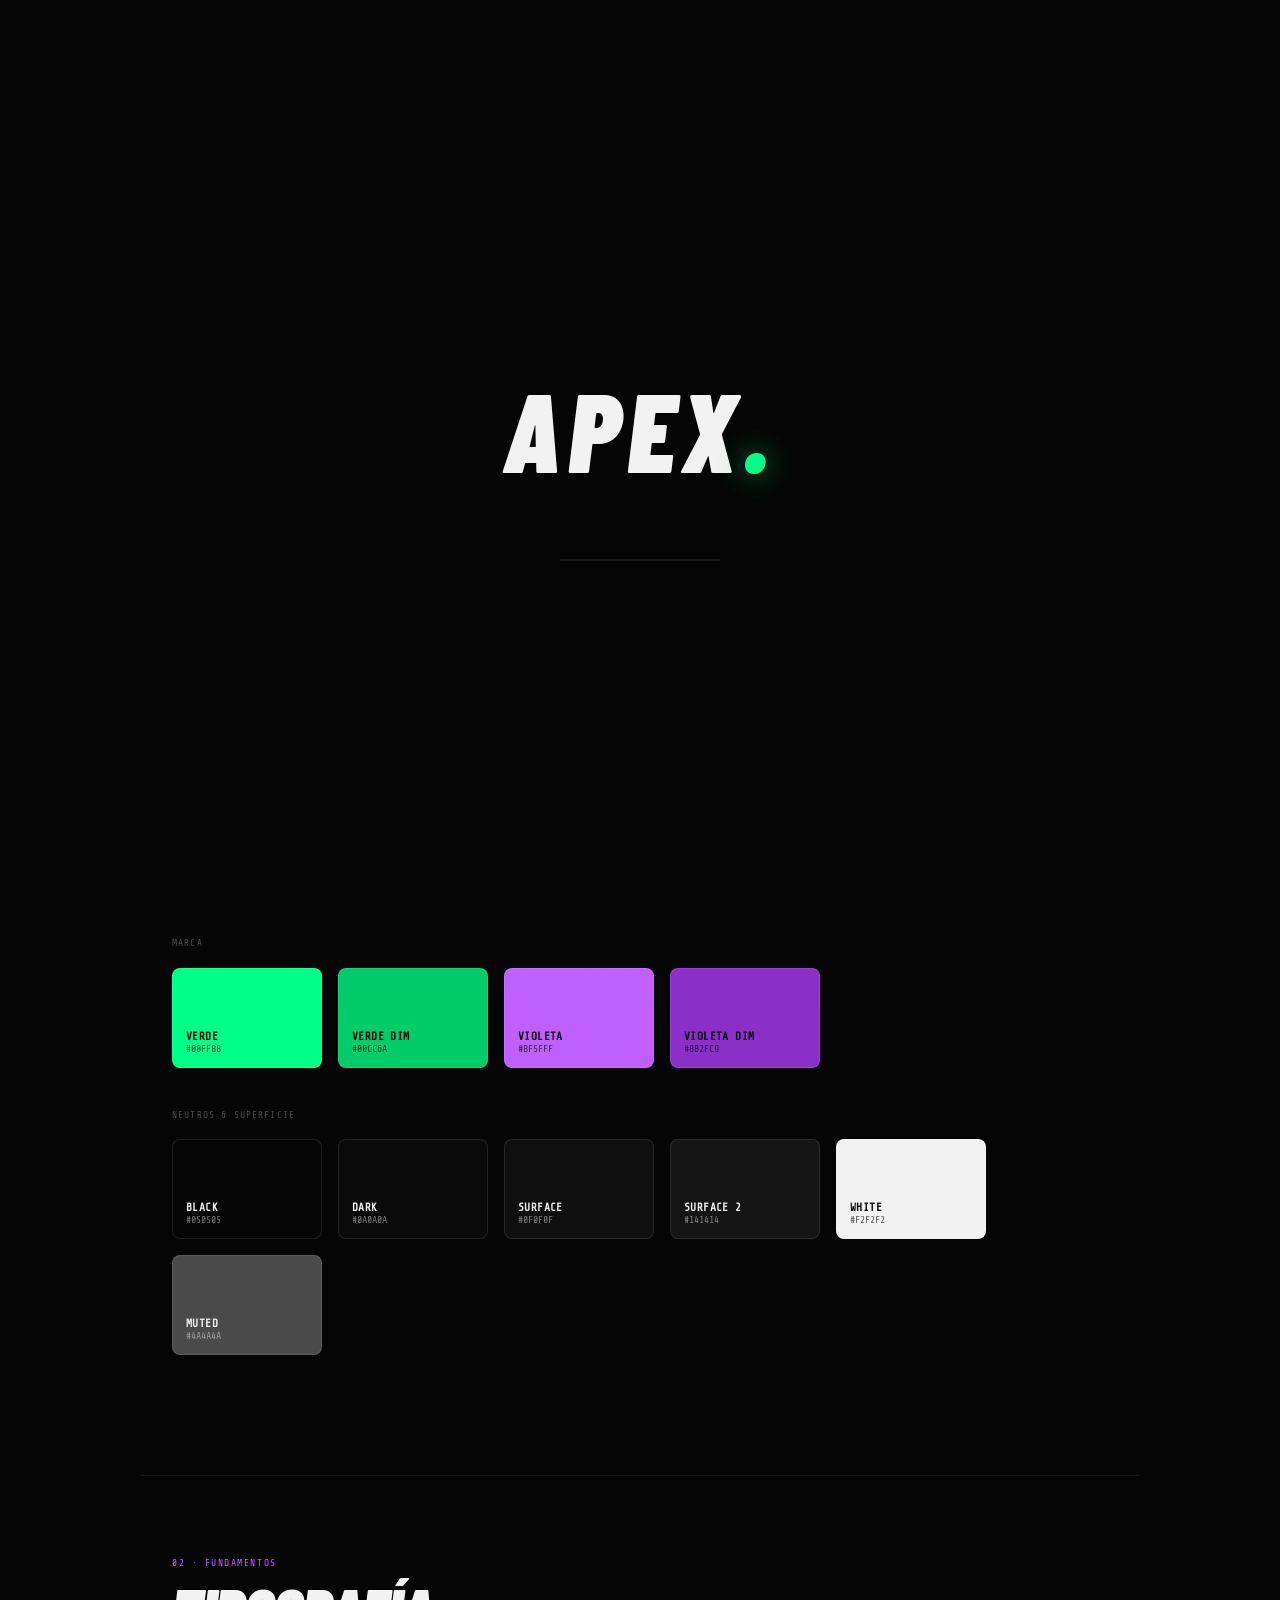
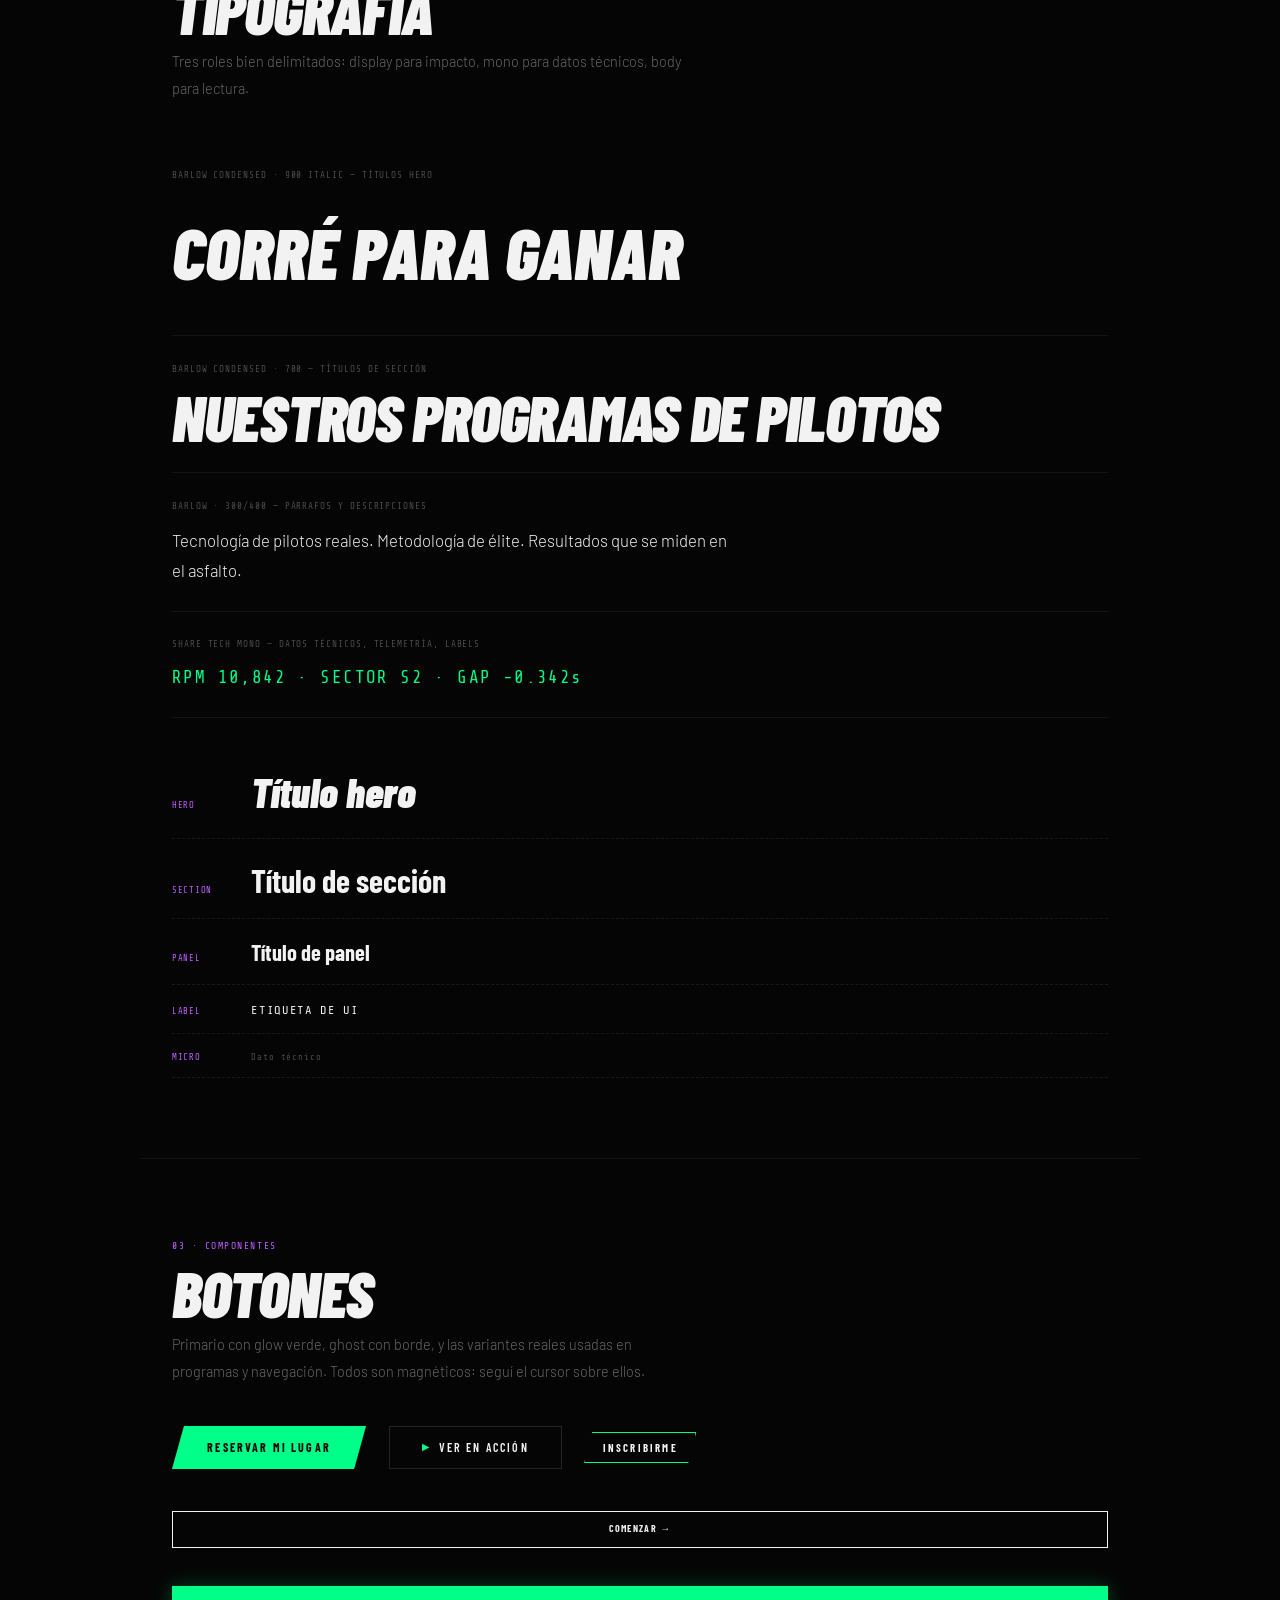
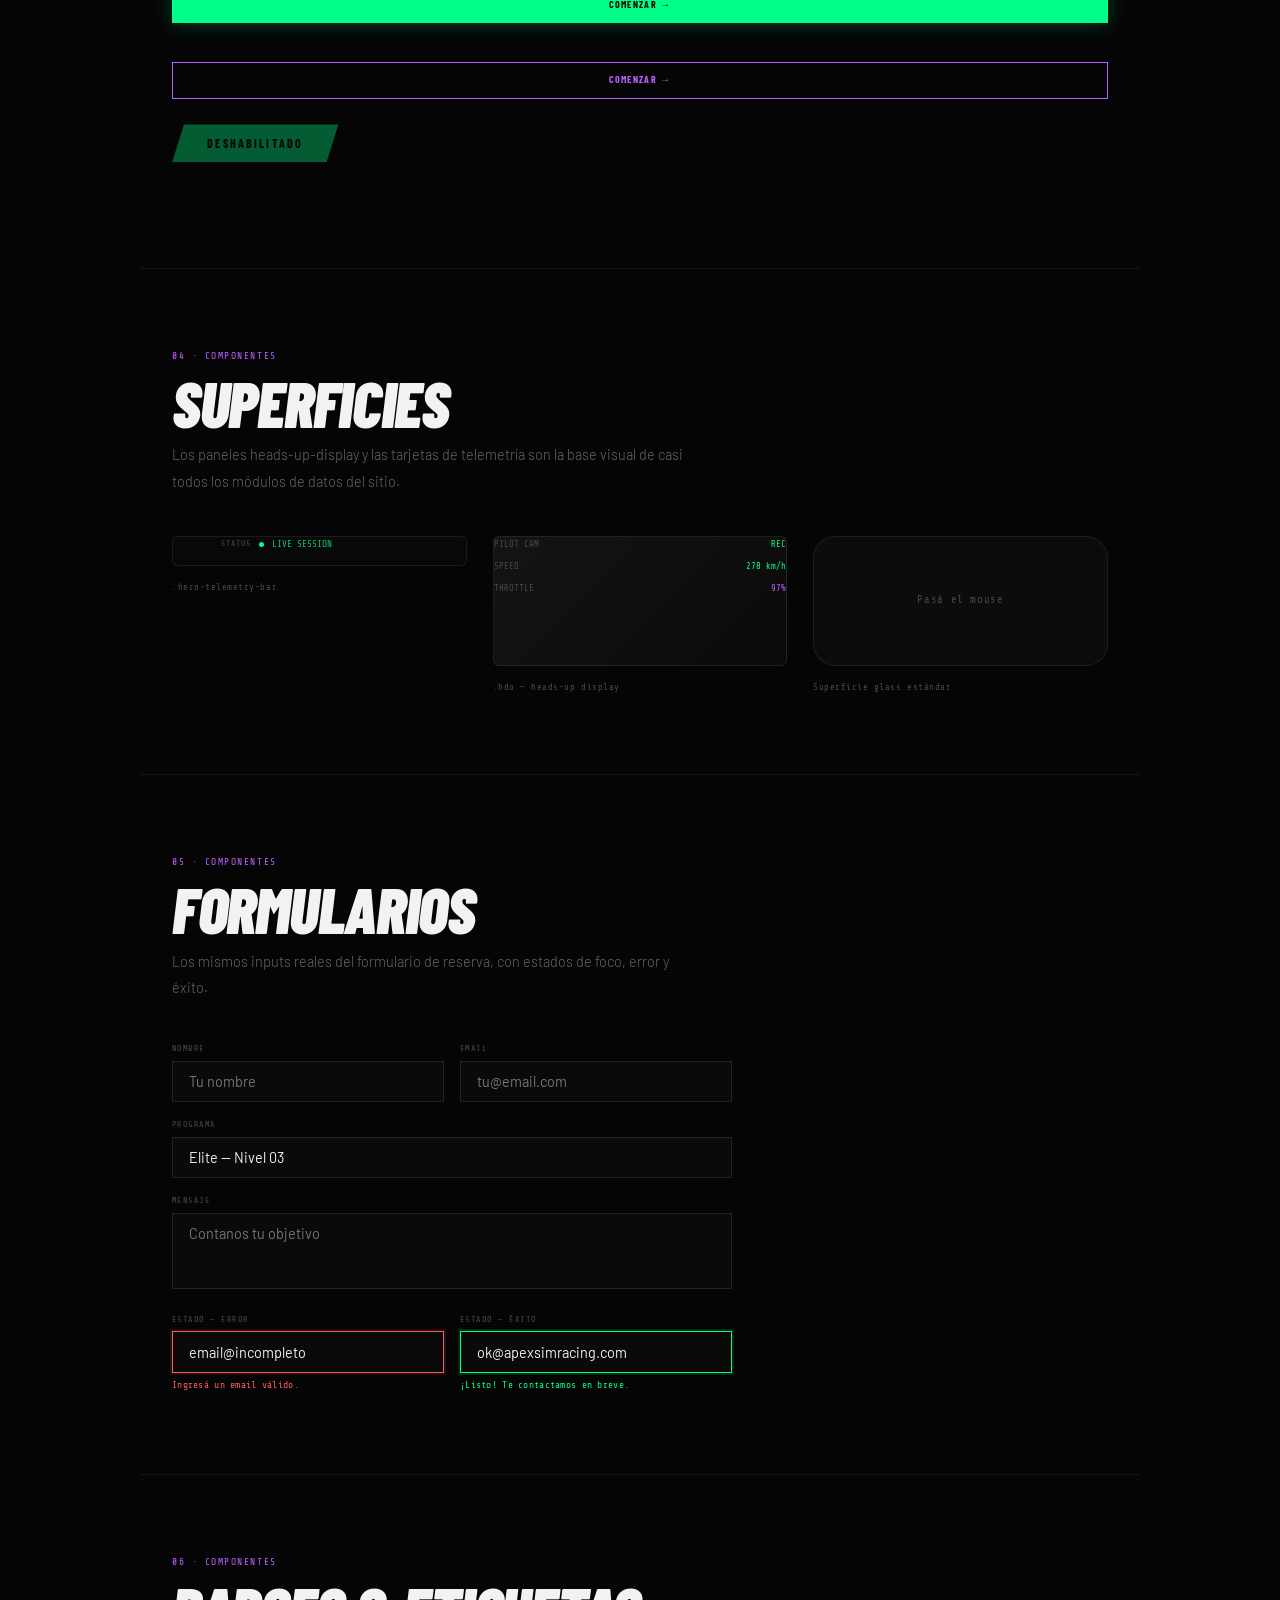
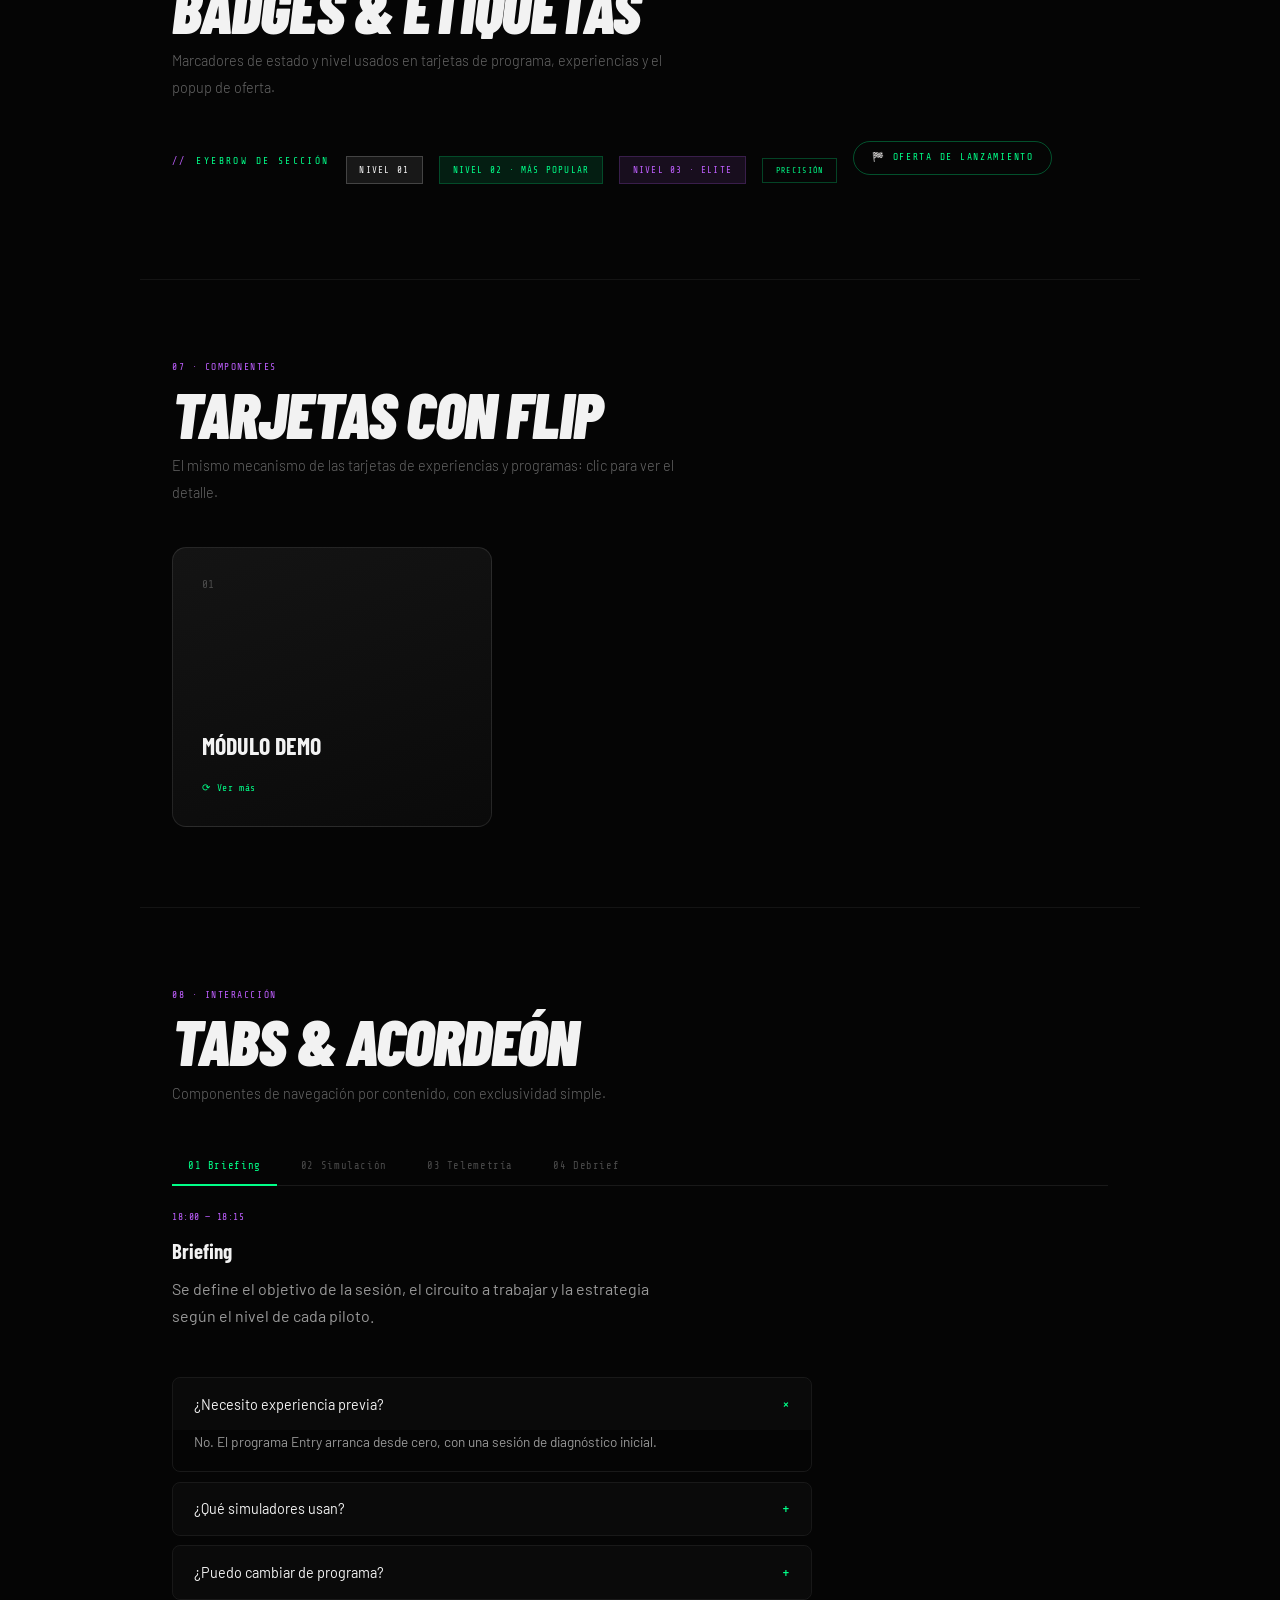
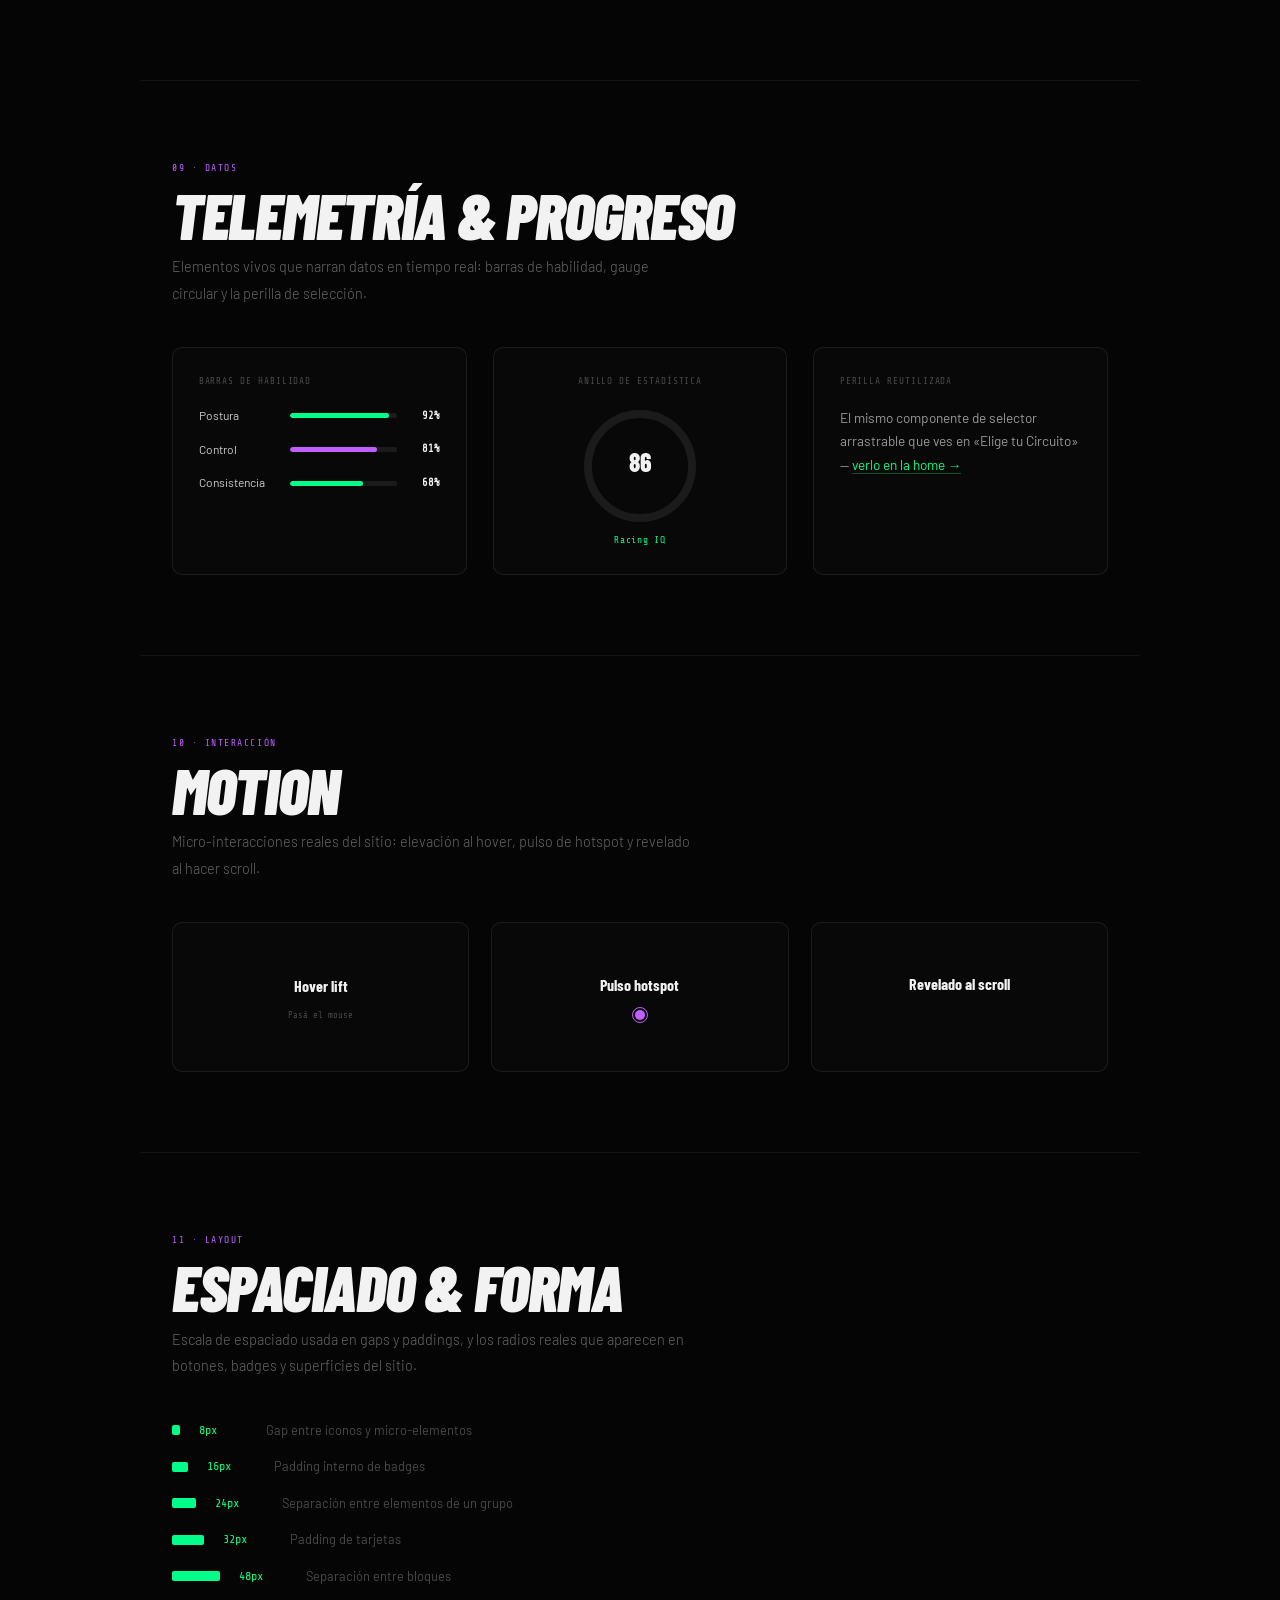
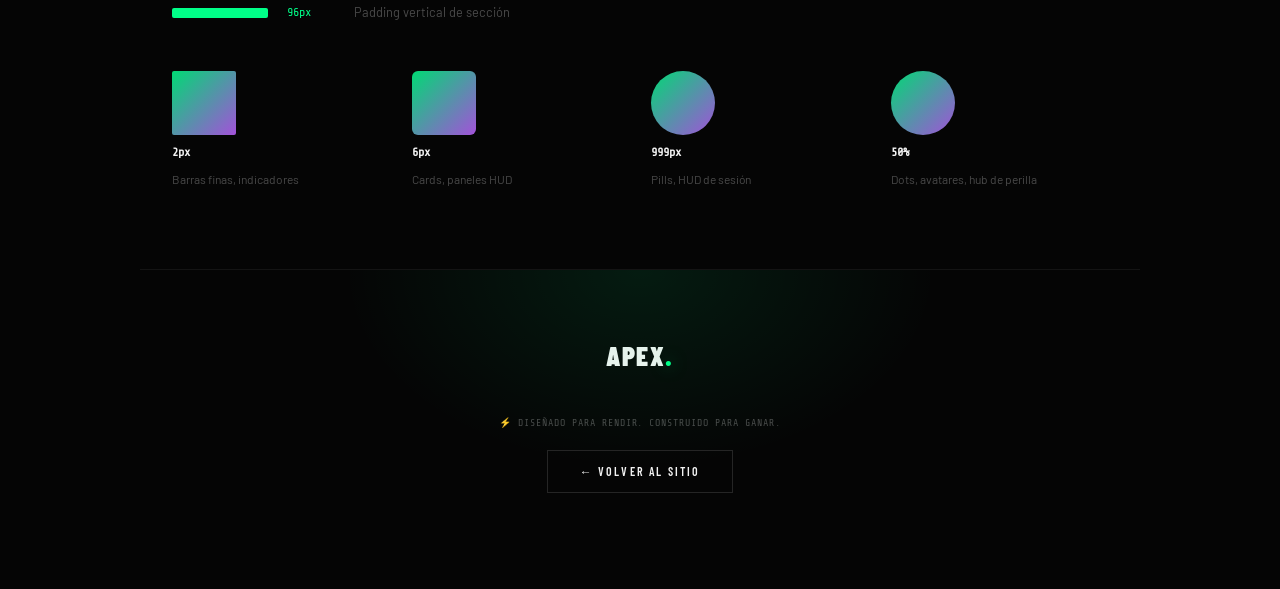
==== commit 30812b0c: "Update biblioteca.html" ====
--- a/biblioteca.html
+++ b/biblioteca.html
@@ -30,17 +30,17 @@
 <nav>
   <div class="nav-logo">APEX<span class="dot">.</span></div>
   <ul class="nav-links" id="bib-nav-links">
-    <li><a href="#paleta">01 Paleta</a></li>
-    <li><a href="#tipografia">02 Tipografía</a></li>
-    <li><a href="#botones">03 Botones</a></li>
-    <li><a href="#superficies">04 Superficies</a></li>
-    <li><a href="#formularios">05 Formularios</a></li>
-    <li><a href="#badges">06 Badges</a></li>
-    <li><a href="#tarjetas">07 Tarjetas</a></li>
-    <li><a href="#interaccion">08 Tabs &amp; Acordeón</a></li>
-    <li><a href="#telemetria">09 Telemetría</a></li>
-    <li><a href="#motion">10 Motion</a></li>
-    <li><a href="#espaciado">11 Espaciado &amp; Forma</a></li>
+    <li><a href="#paleta">Paleta</a></li>
+    <li><a href="#tipografia">Tipografía</a></li>
+    <li><a href="#botones">Botones</a></li>
+    <li><a href="#superficies">Superficies</a></li>
+    <li><a href="#formularios">Formularios</a></li>
+    <li><a href="#badges">Badges</a></li>
+    <li><a href="#tarjetas">Tarjetas</a></li>
+    <li><a href="#interaccion">Tabs &amp; Acordeón</a></li>
+    <li><a href="#telemetria">Telemetría</a></li>
+    <li><a href="#motion">Motion</a></li>
+    <li><a href="#espaciado">Espaciado &amp; Forma</a></li>
   </ul>
   <button class="nav-toggle" id="bib-nav-toggle" aria-label="Abrir menú" aria-expanded="false">
     <span></span><span></span><span></span>
--- a/biblioteca.css
+++ b/biblioteca.css
@@ -375,6 +375,32 @@
 }
 .bib-footer .footer-copy{ color:var(--muted) }
 
+/* ── NAV: la biblioteca tiene 11 secciones, no entran en una sola línea ── */
+@media(min-width:769px){
+  body.bib-page nav{ gap:1.2rem }
+  body.bib-page .nav-logo{ flex:0 0 auto }
+  body.bib-page .nav-links{
+    flex:1 1 auto;min-width:0;
+    display:flex;flex-wrap:nowrap;align-items:center;
+    gap:1.6rem;
+    overflow-x:auto;overflow-y:hidden;
+    scrollbar-width:none;-ms-overflow-style:none;
+    padding:0 1.25rem;
+    mask-image:linear-gradient(to right,transparent 0,#000 28px,#000 calc(100% - 28px),transparent 100%);
+    -webkit-mask-image:linear-gradient(to right,transparent 0,#000 28px,#000 calc(100% - 28px),transparent 100%);
+  }
+  body.bib-page .nav-links::-webkit-scrollbar{ display:none }
+  body.bib-page .nav-links li{ flex:0 0 auto }
+  body.bib-page .nav-links a{
+    white-space:nowrap;
+    font-size:.68rem;letter-spacing:.1em;
+  }
+  body.bib-page .nav-cta{
+    flex:0 0 auto;white-space:nowrap;
+    font-size:.68rem;padding:.5rem 1.1rem;
+  }
+}
+
 @media(max-width:768px){
   .bib-hero{ padding:8rem 1.2rem 3.5rem }
   .bib-section{ padding:3.5rem 1.2rem }
